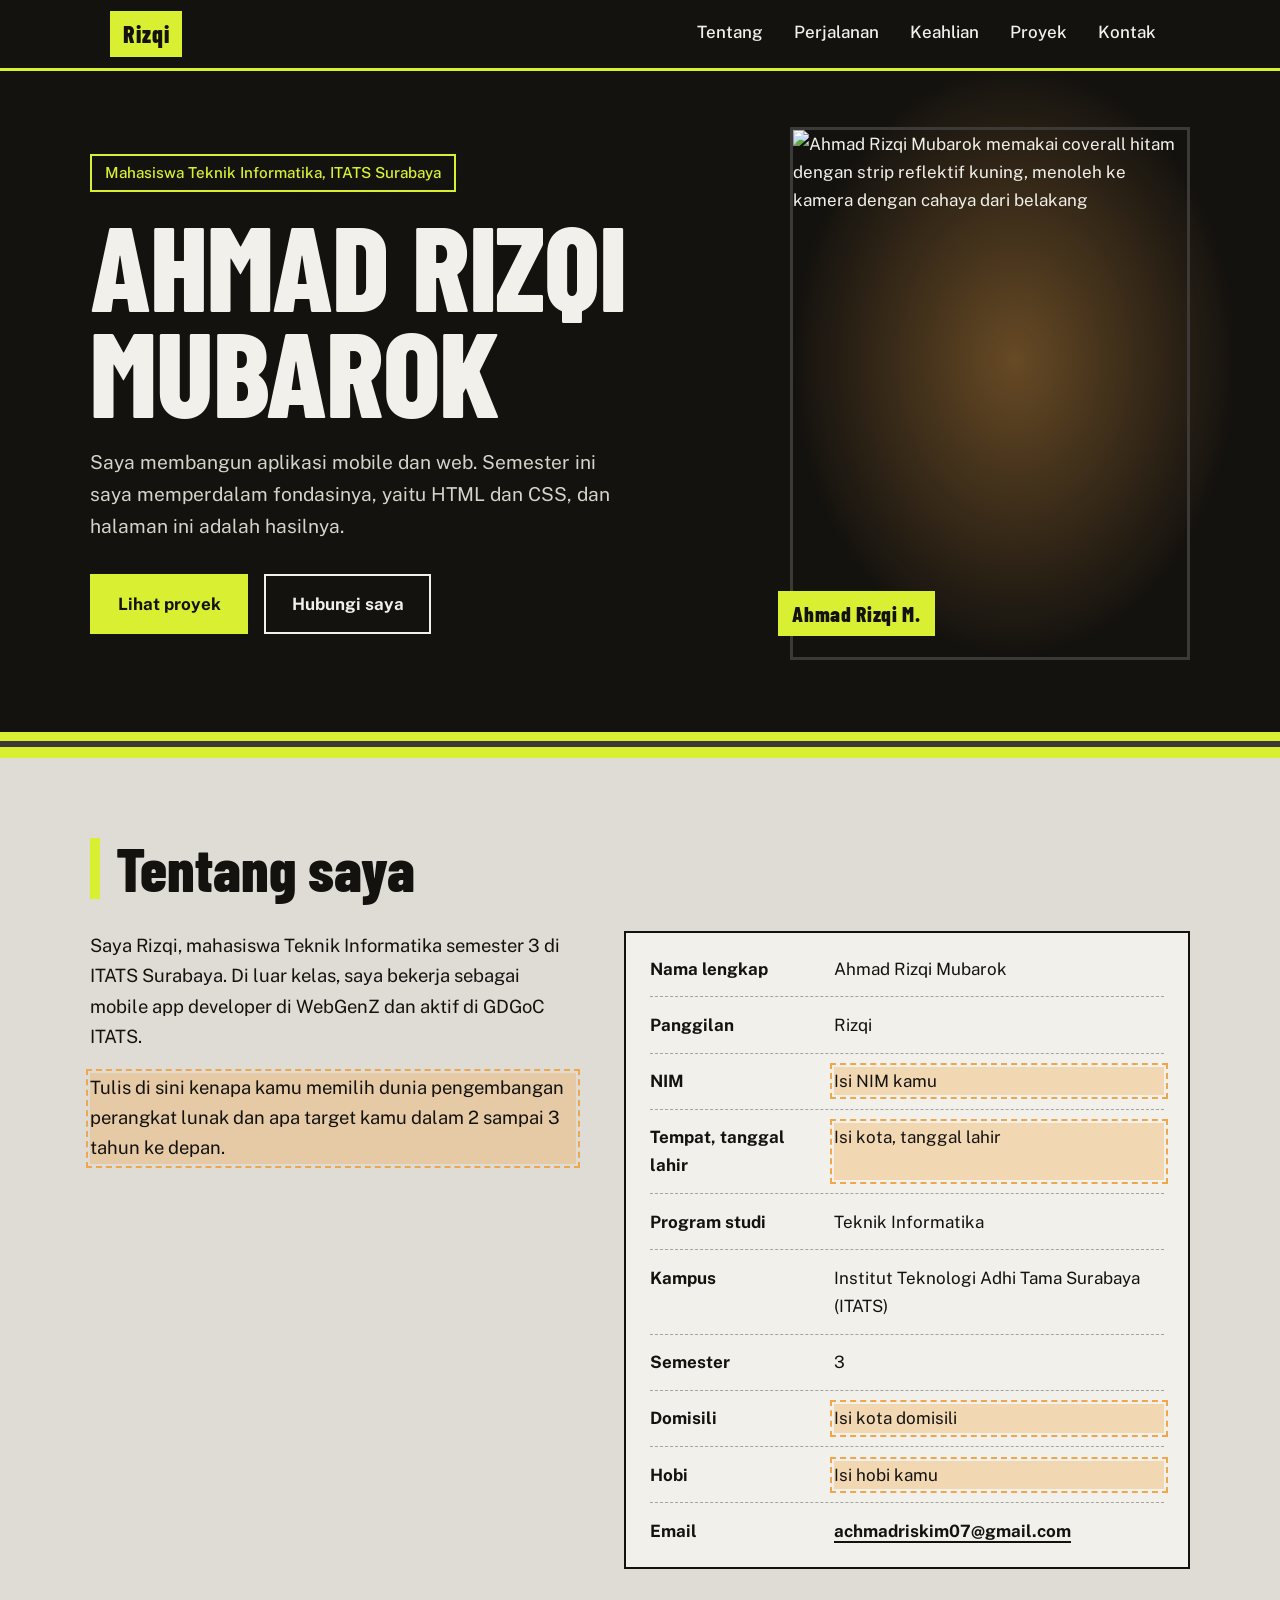
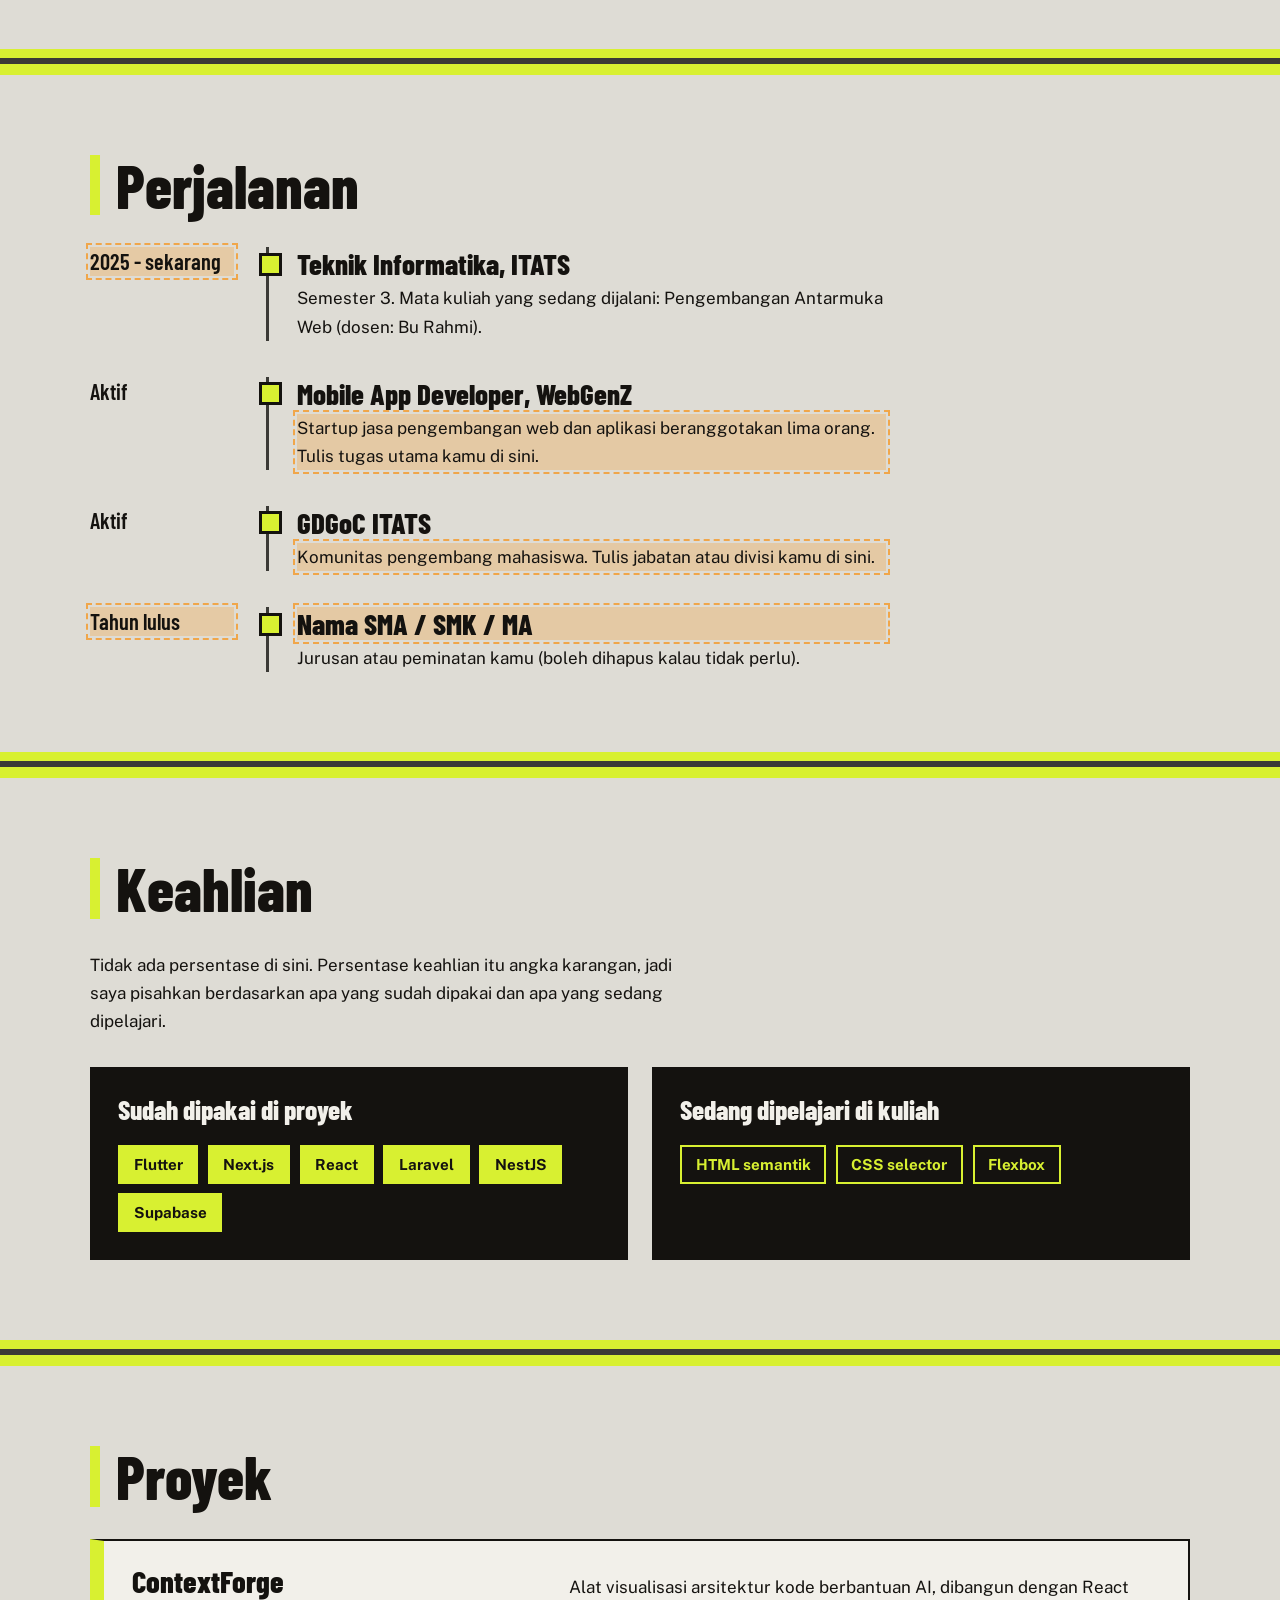
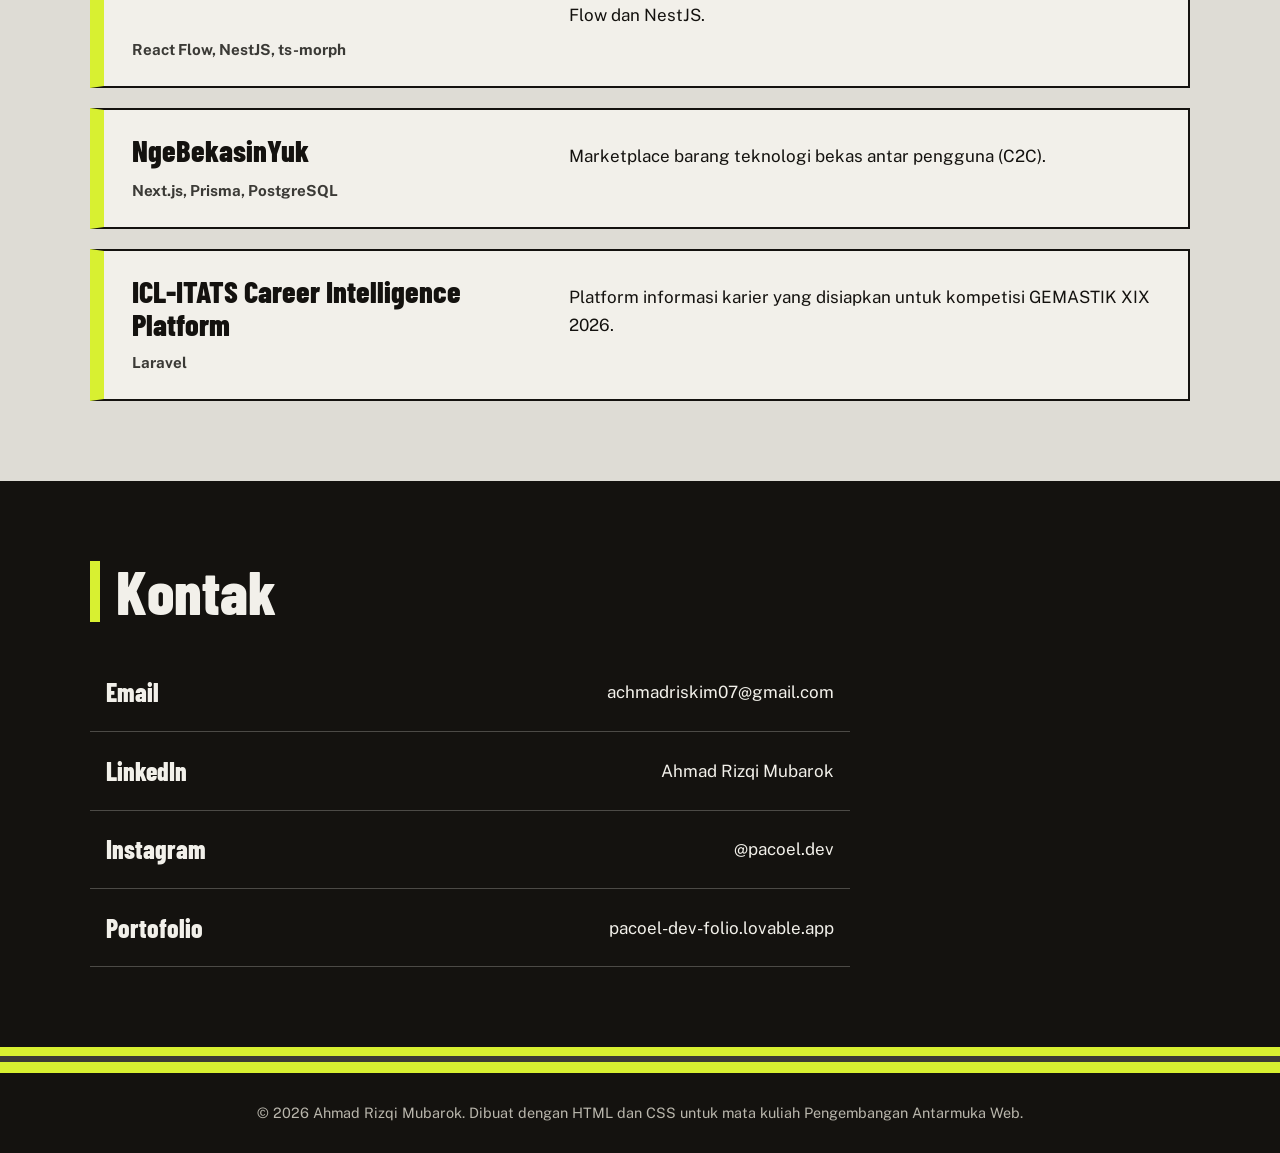
==== Profil/index.html @ 7a3a124a "Refactor code structure for improved readability and maintainability" ====
<!DOCTYPE html>
<html lang="id">
<head>
  <meta charset="UTF-8">
  <meta name="viewport" content="width=device-width, initial-scale=1">
  <meta name="theme-color" content="#14120f">
  <meta name="description" content="Halaman profil Ahmad Rizqi Mubarok, mahasiswa Teknik Informatika ITATS.">
  <title>Ahmad Rizqi Mubarok | Profil</title>

  <!-- Font dari Google Fonts. Kalau offline, browser otomatis pakai font cadangan di style.css -->
  <link rel="preconnect" href="https://fonts.googleapis.com">
  <link rel="preconnect" href="https://fonts.gstatic.com" crossorigin>
  <link href="https://fonts.googleapis.com/css2?family=Barlow+Condensed:wght@600;800&family=Public+Sans:wght@400;500;700&display=swap" rel="stylesheet">

  <link rel="stylesheet" href="style.css">

  <!--
    ============================================================
    CHECKLIST EDIT (cari tanda "EDIT" lewat Ctrl+F)
    ------------------------------------------------------------
    1. NIM, tempat tanggal lahir, domisili, hobi  -> section #tentang
    2. Paragraf motivasi / target karier          -> section #tentang
    3. Tahun masuk kuliah, asal sekolah           -> section #perjalanan
    4. Jabatan kamu di GDGoC ITATS                -> section #perjalanan
    5. Deskripsi tugas di WebGenZ                 -> section #perjalanan
    6. Daftar teknologi: HAPUS yang tidak bisa kamu jelaskan -> #keahlian
    7. Nama + deskripsi proyek                    -> section #proyek
    8. Setelah diisi, HAPUS class "edit" di tiap tempat
       supaya highlight oranye hilang saat demo.
    ============================================================
  -->
</head>

<body>
  <a class="skip-link" href="#konten">Lompat ke konten</a>

  <!-- HEADER: elemen semantik untuk bagian kepala halaman -->
  <header class="site-header">
    <div class="site-header__inner">
      <a class="brand" href="#beranda">Rizqi</a>

      <nav aria-label="Navigasi utama">
        <ul class="nav-list">
          <li><a class="nav-link" href="#tentang">Tentang</a></li>
          <li><a class="nav-link" href="#perjalanan">Perjalanan</a></li>
          <li><a class="nav-link" href="#keahlian">Keahlian</a></li>
          <li><a class="nav-link" href="#proyek">Proyek</a></li>
          <li><a class="nav-link" href="#kontak">Kontak</a></li>
        </ul>
      </nav>
    </div>
  </header>

  <!-- MAIN: isi utama halaman, hanya boleh ada satu per halaman -->
  <main id="konten">

    <!-- ===== HERO ===== -->
    <section class="hero" id="beranda" aria-labelledby="judul-hero">
      <div class="hero__inner">

        <div class="hero__text">
          <p class="hero__role">Mahasiswa Teknik Informatika, ITATS Surabaya</p>
          <h1 class="hero__name" id="judul-hero">Ahmad Rizqi Mubarok</h1>
          <p class="hero__intro">
            Saya membangun aplikasi mobile dan web. Semester ini saya memperdalam
            fondasinya, yaitu HTML dan CSS, dan halaman ini adalah hasilnya.
          </p>
          <div class="hero__actions">
            <a class="btn btn--primary" href="#proyek">Lihat proyek</a>
            <a class="btn btn--ghost" href="#kontak">Hubungi saya</a>
          </div>
        </div>

        <figure class="hero__photo">
          <img
            src="assets\foto-profil.jpeg"
            alt="Ahmad Rizqi Mubarok memakai coverall hitam dengan strip reflektif kuning, menoleh ke kamera dengan cahaya dari belakang"
            width="900" height="1600">
          <figcaption class="hero__caption">Ahmad Rizqi M.</figcaption>
        </figure>

      </div>
    </section>

    <div class="tape tape--intro" aria-hidden="true"></div>

    <!-- ===== TENTANG + DATA DIRI ===== -->
    <section class="section" id="tentang" aria-labelledby="judul-tentang">
      <div class="container">
        <h2 class="section__title" id="judul-tentang">Tentang saya</h2>

        <div class="about">
          <div class="about__text">
            <p>
              Saya Rizqi, mahasiswa Teknik Informatika semester 3 di ITATS Surabaya.
              Di luar kelas, saya bekerja sebagai mobile app developer di WebGenZ dan
              aktif di GDGoC ITATS.
            </p>
            <!-- EDIT: ganti dengan 2-3 kalimat tentang motivasi, minat, dan target karier kamu -->
            <p class="edit">
              Tulis di sini kenapa kamu memilih dunia pengembangan perangkat lunak
              dan apa target kamu dalam 2 sampai 3 tahun ke depan.
            </p>
          </div>

          <!-- dl = description list, cocok untuk pasangan "label : nilai" -->
          <dl class="bio-list">
            <div class="bio-list__row">
              <dt>Nama lengkap</dt>
              <!-- EDIT: samakan ejaan dengan KTM/KTP (Ahmad atau Achmad?) -->
              <dd>Ahmad Rizqi Mubarok</dd>
            </div>
            <div class="bio-list__row">
              <dt>Panggilan</dt>
              <dd>Rizqi</dd>
            </div>
            <div class="bio-list__row">
              <dt>NIM</dt>
              <!-- EDIT -->
              <dd class="edit">Isi NIM kamu</dd>
            </div>
            <div class="bio-list__row">
              <dt>Tempat, tanggal lahir</dt>
              <!-- EDIT -->
              <dd class="edit">Isi kota, tanggal lahir</dd>
            </div>
            <div class="bio-list__row">
              <dt>Program studi</dt>
              <dd>Teknik Informatika</dd>
            </div>
            <div class="bio-list__row">
              <dt>Kampus</dt>
              <dd>Institut Teknologi Adhi Tama Surabaya (ITATS)</dd>
            </div>
            <div class="bio-list__row">
              <dt>Semester</dt>
              <dd>3</dd>
            </div>
            <div class="bio-list__row">
              <dt>Domisili</dt>
              <!-- EDIT -->
              <dd class="edit">Isi kota domisili</dd>
            </div>
            <div class="bio-list__row">
              <dt>Hobi</dt>
              <!-- EDIT -->
              <dd class="edit">Isi hobi kamu</dd>
            </div>
            <div class="bio-list__row">
              <dt>Email</dt>
              <dd><a class="inline-link" href="mailto:achmadriskim07@gmail.com">achmadriskim07@gmail.com</a></dd>
            </div>
          </dl>
        </div>
      </div>
    </section>

    <div class="tape" aria-hidden="true"></div>

    <!-- ===== PERJALANAN (urutan = linimasa, jadi pakai ol) ===== -->
    <section class="section" id="perjalanan" aria-labelledby="judul-perjalanan">
      <div class="container">
        <h2 class="section__title" id="judul-perjalanan">Perjalanan</h2>

        <ol class="timeline">
          <li class="timeline__item">
            <!-- EDIT: tahun masuk kuliah -->
            <p class="timeline__when edit"><time datetime="2025">2025 - sekarang</time></p>
            <div class="timeline__body">
              <h3>Teknik Informatika, ITATS</h3>
              <p>Semester 3. Mata kuliah yang sedang dijalani: Pengembangan Antarmuka Web (dosen: Bu Rahmi).</p>
            </div>
          </li>

          <li class="timeline__item">
            <p class="timeline__when">Aktif</p>
            <div class="timeline__body">
              <h3>Mobile App Developer, WebGenZ</h3>
              <!-- EDIT: ganti dengan tugas nyata kamu -->
              <p class="edit">Startup jasa pengembangan web dan aplikasi beranggotakan lima orang. Tulis tugas utama kamu di sini.</p>
            </div>
          </li>

          <li class="timeline__item">
            <p class="timeline__when">Aktif</p>
            <div class="timeline__body">
              <h3>GDGoC ITATS</h3>
              <!-- EDIT: tulis jabatan/divisi kamu kalau ada -->
              <p class="edit">Komunitas pengembang mahasiswa. Tulis jabatan atau divisi kamu di sini.</p>
            </div>
          </li>

          <li class="timeline__item">
            <!-- EDIT -->
            <p class="timeline__when edit"><time datetime="2025">Tahun lulus</time></p>
            <div class="timeline__body">
              <h3 class="edit">Nama SMA / SMK / MA</h3>
              <p>Jurusan atau peminatan kamu (boleh dihapus kalau tidak perlu).</p>
            </div>
          </li>
        </ol>
      </div>
    </section>

    <div class="tape" aria-hidden="true"></div>

    <!-- ===== KEAHLIAN ===== -->
    <section class="section" id="keahlian" aria-labelledby="judul-keahlian">
      <div class="container">
        <h2 class="section__title" id="judul-keahlian">Keahlian</h2>
        <p class="section__lead">
          Tidak ada persentase di sini. Persentase keahlian itu angka karangan,
          jadi saya pisahkan berdasarkan apa yang sudah dipakai dan apa yang sedang dipelajari.
        </p>

        <div class="skill-groups">
          <!-- EDIT: hapus teknologi yang tidak bisa kamu jelaskan di depan dosen -->
          <section class="skill-group" aria-labelledby="judul-dipakai">
            <h3 id="judul-dipakai">Sudah dipakai di proyek</h3>
            <ul class="tags">
              <li class="tag">Flutter</li>
              <li class="tag">Next.js</li>
              <li class="tag">React</li>
              <li class="tag">Laravel</li>
              <li class="tag">NestJS</li>
              <li class="tag">Supabase</li>
            </ul>
          </section>

          <section class="skill-group" aria-labelledby="judul-belajar">
            <h3 id="judul-belajar">Sedang dipelajari di kuliah</h3>
            <ul class="tags">
              <li class="tag tag--outline">HTML semantik</li>
              <li class="tag tag--outline">CSS selector</li>
              <li class="tag tag--outline">Flexbox</li>
            </ul>
          </section>
        </div>
      </div>
    </section>

    <div class="tape" aria-hidden="true"></div>

    <!-- ===== PROYEK ===== -->
    <section class="section" id="proyek" aria-labelledby="judul-proyek">
      <div class="container">
        <h2 class="section__title" id="judul-proyek">Proyek</h2>

        <!-- EDIT: ganti / tambah proyek. Satu <li> = satu proyek -->
        <ul class="project-list">
          <li>
            <article class="project">
              <h3 class="project__name">ContextForge</h3>
              <p class="project__desc">Alat visualisasi arsitektur kode berbantuan AI, dibangun dengan React Flow dan NestJS.</p>
              <p class="project__stack">React Flow, NestJS, ts-morph</p>
            </article>
          </li>
          <li>
            <article class="project">
              <h3 class="project__name">NgeBekasinYuk</h3>
              <p class="project__desc">Marketplace barang teknologi bekas antar pengguna (C2C).</p>
              <p class="project__stack">Next.js, Prisma, PostgreSQL</p>
            </article>
          </li>
          <li>
            <article class="project">
              <h3 class="project__name">ICL-ITATS Career Intelligence Platform</h3>
              <p class="project__desc">Platform informasi karier yang disiapkan untuk kompetisi GEMASTIK XIX 2026.</p>
              <p class="project__stack">Laravel</p>
            </article>
          </li>
        </ul>
      </div>
    </section>

    <!-- ===== KONTAK ===== -->
    <section class="section section--dark" id="kontak" aria-labelledby="judul-kontak">
      <div class="container">
        <h2 class="section__title section__title--light" id="judul-kontak">Kontak</h2>

        <ul class="contact-list">
          <li>
            <a class="contact-link" href="mailto:achmadriskim07@gmail.com">
              <span class="contact-link__label">Email</span>
              <span class="contact-link__value">achmadriskim07@gmail.com</span>
            </a>
          </li>
          <li>
            <a class="contact-link" href="https://linkedin.com/in/ahmad-rizqi-mubarok-4b4598376" target="_blank" rel="noopener noreferrer">
              <span class="contact-link__label">LinkedIn</span>
              <span class="contact-link__value">Ahmad Rizqi Mubarok</span>
            </a>
          </li>
          <li>
            <a class="contact-link" href="https://instagram.com/pacoel.dev" target="_blank" rel="noopener noreferrer">
              <span class="contact-link__label">Instagram</span>
              <span class="contact-link__value">@pacoel.dev</span>
            </a>
          </li>
          <li>
            <a class="contact-link" href="https://pacoel-dev-folio.lovable.app" target="_blank" rel="noopener noreferrer">
              <span class="contact-link__label">Portofolio</span>
              <span class="contact-link__value">pacoel-dev-folio.lovable.app</span>
            </a>
          </li>
        </ul>
      </div>
    </section>

  </main>

  <div class="tape" aria-hidden="true"></div>

  <!-- FOOTER: elemen semantik untuk bagian penutup -->
  <footer class="site-footer">
    <p>&copy; 2026 Ahmad Rizqi Mubarok. Dibuat dengan HTML dan CSS untuk mata kuliah Pengembangan Antarmuka Web.</p>
  </footer>
</body>
</html>
---- Profil/style.css ----
/* ==========================================================
   style.css | Halaman profil Ahmad Rizqi Mubarok
   Mata kuliah: Pengembangan Antarmuka Web

   KONSEP DESAIN
   Terinspirasi dari foto profil: coverall hitam dengan strip
   reflektif kuning-hijau. Jadi warna halaman = hitam pekerja,
   abu beton, dan kuning reflektif sebagai penanda.

   TIGA JENIS SELECTOR YANG DIPAKAI (materi minggu ini):
   1. Selector elemen   -> body, h1, a        (menarget TAG)
   2. Selector class    -> .hero, .btn        (menarget atribut class)
   3. Selector turunan / kombinasi
                        -> .hero__text > p, .nav-link:hover
   Tata letak memakai FLEXBOX (display: flex) di semua bagian.

   DAFTAR ISI
   1. Variabel warna & ukuran
   2. Reset dasar
   3. Komponen umum (tape, tombol, judul section)
   4. Header
   5. Hero (+ animasi pembuka)
   6. Tentang & data diri
   7. Perjalanan
   8. Keahlian
   9. Proyek
   10. Kontak & footer
   11. Responsif & aksesibilitas
   ========================================================== */


/* ---------- 1. VARIABEL ---------- */
/* :root = elemen paling atas (html). Variabel dipakai dengan var(--nama) */
:root {
  --black:   #14120f;   /* hitam coverall */
  --steel:   #3b3a36;   /* abu baja */
  --concrete:#dedcd5;   /* abu beton (latar halaman) */
  --paper:   #f2f0ea;   /* putih kertas */
  --hivis:   #d8f031;   /* kuning reflektif (warna aksen utama) */
  --amber:   #f0a64a;   /* cahaya oranye di foto */

  --font-display: "Barlow Condensed", "Arial Narrow", Impact, sans-serif;
  --font-body:    "Public Sans", system-ui, -apple-system, "Segoe UI", Arial, sans-serif;

  --page-width: 1100px;
  --header-h: 4.25rem;
}


/* ---------- 2. RESET DASAR ---------- */
* {
  box-sizing: border-box;   /* padding & border ikut dihitung di lebar elemen */
}

html {
  scroll-behavior: smooth;
}

body {
  margin: 0;
  background: var(--concrete);
  color: var(--black);
  font-family: var(--font-body);
  font-size: 1.0625rem;
  line-height: 1.65;
}

h1, h2, h3, p, ul, ol, dl, dd, figure {
  margin: 0;
}

ul, ol {
  padding: 0;
  list-style: none;
}

img {
  display: block;
  max-width: 100%;
  height: auto;
}

a {
  color: inherit;
}

/* Fokus keyboard yang jelas (aksesibilitas) */
a:focus-visible {
  outline: 3px solid var(--amber);
  outline-offset: 3px;
}

.skip-link {
  position: absolute;
  left: 1rem;
  top: -4rem;
  z-index: 100;
  padding: 0.6rem 1rem;
  background: var(--hivis);
  color: var(--black);
  font-weight: 700;
}

.skip-link:focus {
  top: 0.75rem;
}


/* ---------- 3. KOMPONEN UMUM ---------- */

/* Pembungkus agar isi tidak terlalu lebar di layar besar */
.container {
  width: 100%;
  max-width: var(--page-width);
  margin: 0 auto;
}

/* "Tape": pita reflektif seperti strip di lengan coverall */
.tape {
  height: 26px;
  background: linear-gradient(
    to bottom,
    var(--hivis) 0 9px,
    var(--steel) 9px 15px,
    var(--hivis) 15px 26px
  );
}

.section {
  padding: 5rem 1.25rem;
  scroll-margin-top: var(--header-h);
}

.section--dark {
  background: var(--black);
  color: var(--paper);
}

.section__title {
  margin-bottom: 2rem;
  padding-left: 1rem;
  border-left: 10px solid var(--hivis);
  font-family: var(--font-display);
  font-weight: 800;
  font-size: clamp(2.4rem, 6vw, 3.8rem);
  line-height: 1;
}

.section__lead {
  max-width: 62ch;
  margin-bottom: 2rem;
}

/* Tombol */
.btn {
  display: inline-block;
  padding: 0.85rem 1.6rem;
  border: 2px solid transparent;
  font-weight: 700;
  text-decoration: none;
  transition: background-color 0.2s, color 0.2s, transform 0.2s;
}

.btn--primary {
  background: var(--hivis);
  color: var(--black);
}

.btn--primary:hover {
  background: var(--paper);
  transform: translateY(-3px);
}

.btn--ghost {
  border-color: var(--paper);
  color: var(--paper);
}

.btn--ghost:hover {
  background: var(--paper);
  color: var(--black);
  transform: translateY(-3px);
}

.inline-link {
  font-weight: 700;
  text-decoration-thickness: 2px;
  text-underline-offset: 4px;
}

.inline-link:hover {
  background: var(--hivis);
}

/* Penanda bagian yang HARUS kamu edit sendiri.
   Hapus class "edit" di HTML kalau sudah diisi. */
.edit {
  background: rgba(240, 166, 74, 0.35);
  outline: 2px dashed var(--amber);
  outline-offset: 2px;
}


/* ---------- 4. HEADER ---------- */
.site-header {
  position: sticky;
  top: 0;
  z-index: 50;
  background: var(--black);
  color: var(--paper);
  border-bottom: 3px solid var(--hivis);
}

.site-header__inner {
  display: flex;
  align-items: center;
  justify-content: space-between;
  gap: 1.5rem;
  max-width: var(--page-width);
  min-height: var(--header-h);
  margin: 0 auto;
  padding: 0 1.25rem;
}

/* Brand dibuat seperti label nama di dada coverall */
.brand {
  padding: 0.2rem 0.8rem;
  background: var(--hivis);
  color: var(--black);
  font-family: var(--font-display);
  font-weight: 800;
  font-size: 1.5rem;
  letter-spacing: 0.04em;
  text-decoration: none;
}

.nav-list {
  display: flex;
  gap: 0.25rem;
}

.nav-link {
  display: block;
  padding: 0.5rem 0.85rem;
  text-decoration: none;
  font-weight: 500;
  border-bottom: 3px solid transparent;
  transition: border-color 0.2s, color 0.2s;
}

.nav-link:hover {
  color: var(--hivis);
  border-bottom-color: var(--hivis);
}


/* ---------- 5. HERO ---------- */
.hero {
  background: var(--black);
  color: var(--paper);
  padding: 3.5rem 1.25rem 4.5rem;
  scroll-margin-top: var(--header-h);
  overflow: hidden;   /* cahaya di belakang foto tidak boleh bikin scroll samping */
}

.hero__inner {
  display: flex;
  flex-wrap: wrap;          /* kalau layar sempit, foto turun ke bawah */
  align-items: center;
  gap: 3rem;
  max-width: var(--page-width);
  margin: 0 auto;
}

.hero__text {
  flex: 1 1 420px;
}

.hero__role {
  display: inline-block;
  margin-bottom: 1.25rem;
  padding: 0.3rem 0.8rem;
  border: 2px solid var(--hivis);
  color: var(--hivis);
  font-weight: 500;
  font-size: 0.95rem;
}

.hero__name {
  margin-bottom: 1.5rem;
  font-family: var(--font-display);
  font-weight: 800;
  font-size: clamp(3.6rem, 11vw, 7.5rem);
  line-height: 0.88;
  text-transform: uppercase;
  letter-spacing: -0.01em;
}

.hero__intro {
  max-width: 46ch;
  margin-bottom: 2rem;
  font-size: 1.2rem;
  color: #d6d3ca;
}

.hero__actions {
  display: flex;
  flex-wrap: wrap;
  gap: 1rem;
}

/* Foto */
.hero__photo {
  position: relative;
  flex: 0 1 400px;
  max-width: 100%;
}

/* Cahaya oranye di belakang foto, senada dengan rim light di foto */
.hero__photo::before {
  content: "";
  position: absolute;
  inset: -12%;
  background: radial-gradient(closest-side at 55% 45%, rgba(240, 166, 74, 0.38), transparent);
}

.hero__photo img {
  position: relative;
  width: 100%;
  aspect-ratio: 3 / 4;
  object-fit: cover;
  object-position: 50% 25%;   /* geser angka ke-2 kalau wajah kurang pas */
  border: 3px solid var(--steel);
}

/* Label nama di pojok foto, seperti name tag */
.hero__caption {
  position: absolute;
  left: -0.75rem;
  bottom: 1.5rem;
  padding: 0.3rem 0.9rem;
  background: var(--hivis);
  color: var(--black);
  font-family: var(--font-display);
  font-weight: 800;
  font-size: 1.35rem;
  letter-spacing: 0.03em;
}

/* --- Animasi pembuka: satu rangkaian saat halaman dibuka --- */
@keyframes tape-draw {
  from { transform: scaleX(0); }
  to   { transform: scaleX(1); }
}

@keyframes photo-reveal {
  from { clip-path: inset(100% 0 0 0); }
  to   { clip-path: inset(0 0 0 0); }
}

@keyframes rise {
  from { opacity: 0; transform: translateY(24px); }
  to   { opacity: 1; transform: translateY(0); }
}

.tape--intro {
  transform-origin: left center;
  animation: tape-draw 0.9s cubic-bezier(0.7, 0, 0.2, 1) both;
}

.hero__photo img {
  animation: photo-reveal 1s cubic-bezier(0.7, 0, 0.2, 1) 0.5s both;
}

.hero__caption {
  animation: rise 0.6s ease-out 1.3s both;
}

.hero__text > * {
  animation: rise 0.7s ease-out both;
}

.hero__text > :nth-child(1) { animation-delay: 0.2s; }
.hero__text > :nth-child(2) { animation-delay: 0.35s; }
.hero__text > :nth-child(3) { animation-delay: 0.5s; }
.hero__text > :nth-child(4) { animation-delay: 0.65s; }


/* ---------- 6. TENTANG & DATA DIRI ---------- */
.about {
  display: flex;
  flex-wrap: wrap;
  gap: 3rem;
}

.about__text {
  display: flex;
  flex-direction: column;
  gap: 1.25rem;
  flex: 1 1 320px;
  max-width: 60ch;
  font-size: 1.15rem;
}

.bio-list {
  flex: 1 1 400px;
  background: var(--paper);
  border: 2px solid var(--black);
  padding: 0.5rem 1.5rem;
}

.bio-list__row {
  display: flex;
  flex-wrap: wrap;
  gap: 0.25rem 1.5rem;
  padding: 0.85rem 0;
  border-bottom: 1px dashed rgba(20, 18, 15, 0.35);
}

.bio-list__row:last-child {
  border-bottom: none;
}

.bio-list dt {
  flex: 0 0 10rem;
  font-weight: 700;
}

.bio-list dd {
  flex: 1 1 12rem;
  overflow-wrap: anywhere;
}


/* ---------- 7. PERJALANAN ---------- */
.timeline {
  display: flex;
  flex-direction: column;
}

.timeline__item {
  display: flex;
  flex-wrap: wrap;
  gap: 0.5rem 2rem;
  padding: 0 0 2.25rem;
}

.timeline__item:last-child {
  padding-bottom: 0;
}

.timeline__when {
  flex: 0 0 9rem;
  align-self: flex-start;
  font-family: var(--font-display);
  font-weight: 600;
  font-size: 1.4rem;
  line-height: 1.3;
}

.timeline__body {
  position: relative;
  flex: 1 1 280px;
  max-width: 62ch;
  padding-left: 1.75rem;
  border-left: 3px solid var(--steel);
}

/* Kotak penanda di garis linimasa */
.timeline__body::before {
  content: "";
  position: absolute;
  left: -10px;
  top: 0.35rem;
  width: 17px;
  height: 17px;
  background: var(--hivis);
  border: 3px solid var(--black);
}

.timeline__body h3 {
  margin-bottom: 0.25rem;
  font-family: var(--font-display);
  font-weight: 800;
  font-size: 1.8rem;
  line-height: 1.15;
}


/* ---------- 8. KEAHLIAN ---------- */
.skill-groups {
  display: flex;
  flex-wrap: wrap;
  gap: 1.5rem;
}

.skill-group {
  flex: 1 1 320px;
  padding: 1.75rem;
  background: var(--black);
  color: var(--paper);
}

.skill-group h3 {
  margin-bottom: 1.25rem;
  font-family: var(--font-display);
  font-weight: 800;
  font-size: 1.7rem;
  line-height: 1.1;
}

.tags {
  display: flex;
  flex-wrap: wrap;
  gap: 0.6rem;
}

/* Tag solid = sudah dipakai. Tag outline = masih dipelajari. */
.tag {
  padding: 0.3rem 0.85rem;
  border: 2px solid var(--hivis);
  background: var(--hivis);
  color: var(--black);
  font-weight: 700;
  font-size: 0.95rem;
}

.tag--outline {
  background: transparent;
  color: var(--hivis);
}


/* ---------- 9. PROYEK ---------- */
.project-list {
  display: flex;
  flex-direction: column;
  gap: 1.25rem;
}

.project {
  display: flex;
  flex-wrap: wrap;
  align-items: baseline;
  gap: 0.5rem 2rem;
  padding: 1.5rem 1.75rem;
  background: var(--paper);
  border: 2px solid var(--black);
  border-left: 14px solid var(--hivis);
}

.project__name {
  flex: 1 1 260px;
  font-family: var(--font-display);
  font-weight: 800;
  font-size: 1.9rem;
  line-height: 1.1;
}

.project__desc {
  flex: 2 1 300px;
}

.project__stack {
  flex: 1 1 100%;
  font-weight: 700;
  font-size: 0.95rem;
  color: var(--steel);
}


/* ---------- 10. KONTAK & FOOTER ---------- */
.section__title--light {
  color: var(--paper);
}

.contact-list {
  display: flex;
  flex-direction: column;
  max-width: 760px;
}

.contact-link {
  display: flex;
  flex-wrap: wrap;
  justify-content: space-between;
  gap: 0.25rem 1.5rem;
  padding: 1.1rem 1rem;
  border-bottom: 1px solid rgba(242, 240, 234, 0.25);
  text-decoration: none;
  transition: background-color 0.2s, color 0.2s, padding-left 0.2s;
}

.contact-link:hover {
  padding-left: 1.75rem;
  background: var(--hivis);
  color: var(--black);
}

.contact-link__label {
  font-family: var(--font-display);
  font-weight: 800;
  font-size: 1.6rem;
}

.contact-link__value {
  align-self: center;
  overflow-wrap: anywhere;
}

.site-footer {
  padding: 1.75rem 1.25rem;
  background: var(--black);
  color: #b9b6ac;
  font-size: 0.9rem;
  text-align: center;
}


/* ---------- 11. RESPONSIF & AKSESIBILITAS ---------- */

/* Layar kecil (HP) */
@media (max-width: 640px) {
  .site-header__inner {
    flex-direction: column;
    align-items: flex-start;
    gap: 0.25rem;
    padding-top: 0.6rem;
  }

  /* menu digeser ke samping kalau tidak muat */
  .site-header nav {
    width: 100%;
    overflow-x: auto;
  }

  .nav-list {
    flex-wrap: nowrap;
  }

  .nav-link {
    white-space: nowrap;
  }

  :root {
    --header-h: 6.5rem;
  }

  .section {
    padding: 3.5rem 1.25rem;
  }

  .hero__inner {
    gap: 2.5rem;
  }

  .hero__caption {
    left: 0.75rem;
  }

  .bio-list dt {
    flex-basis: 100%;
  }

  .timeline__when {
    flex-basis: 100%;
  }
}

/* Hormati pengguna yang mematikan animasi di perangkatnya */
@media (prefers-reduced-motion: reduce) {
  html {
    scroll-behavior: auto;
  }

  *, *::before, *::after {
    animation: none !important;
    transition: none !important;
  }
}
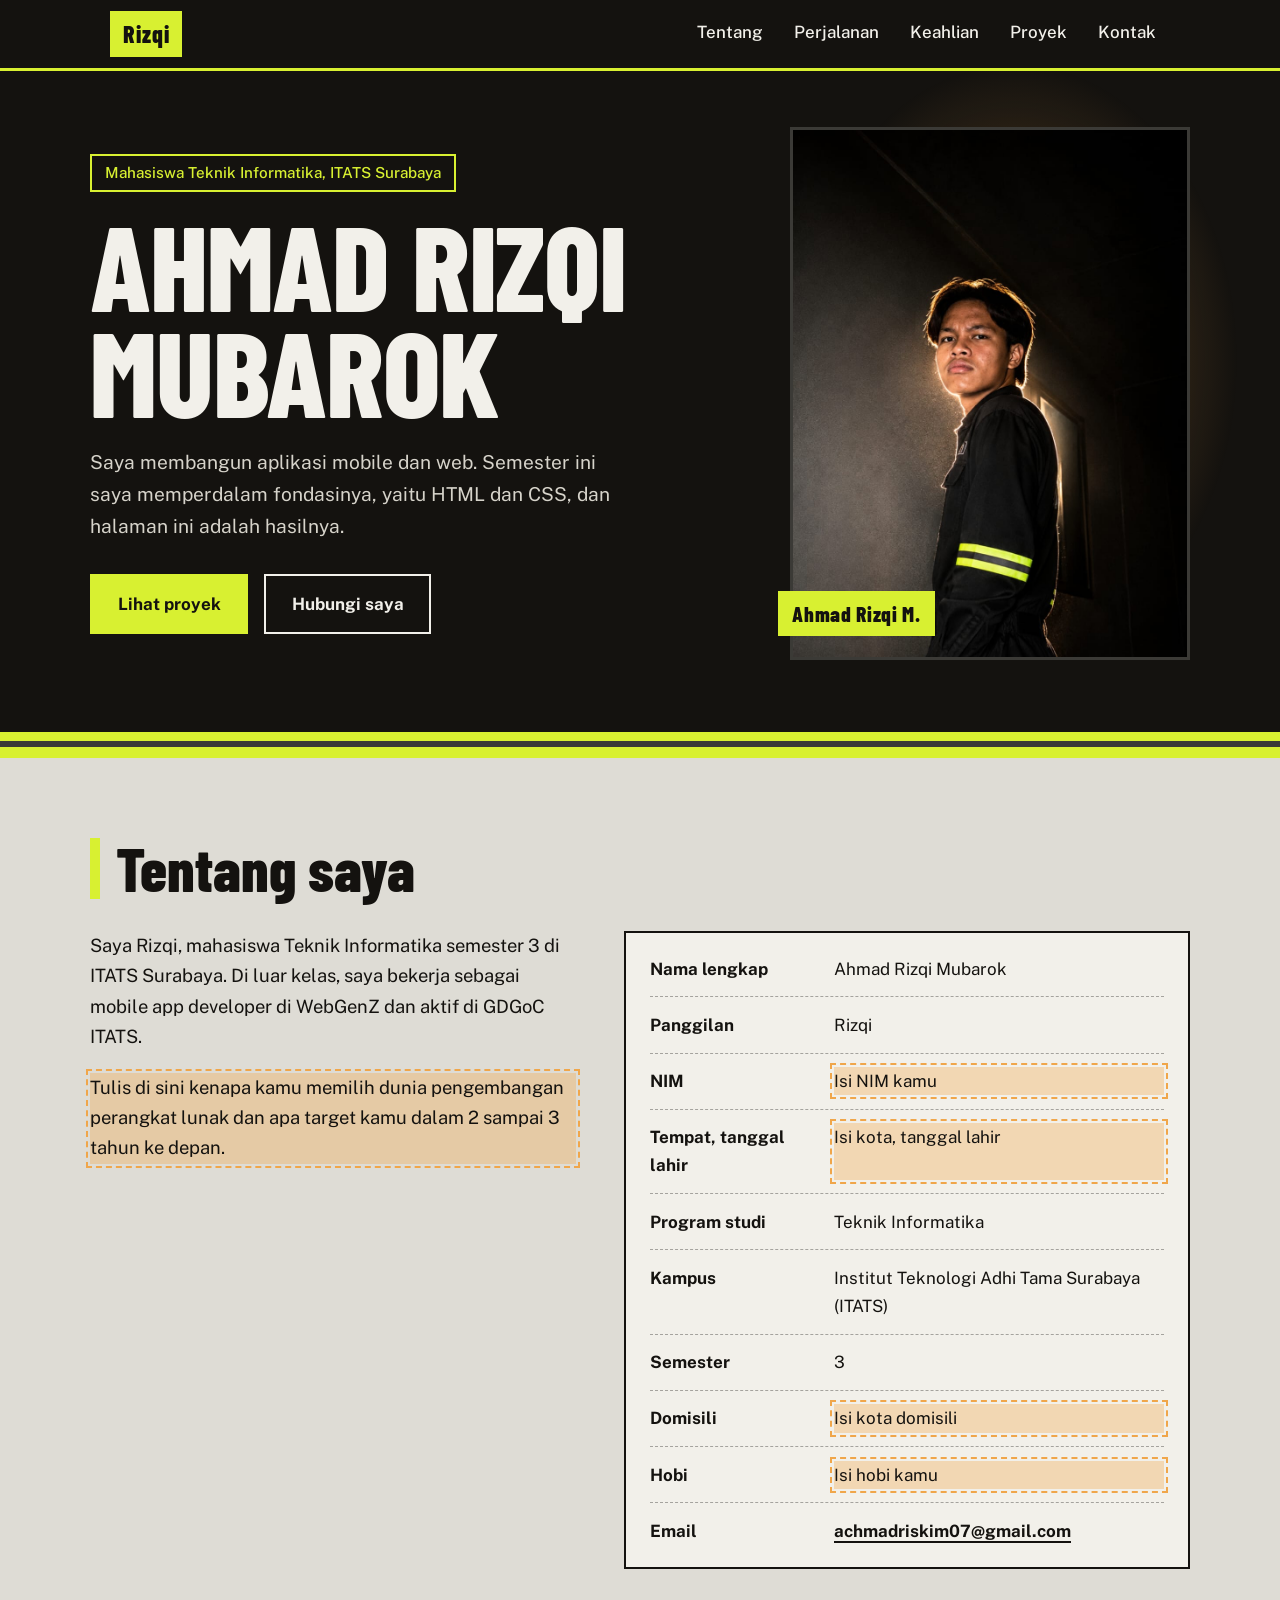
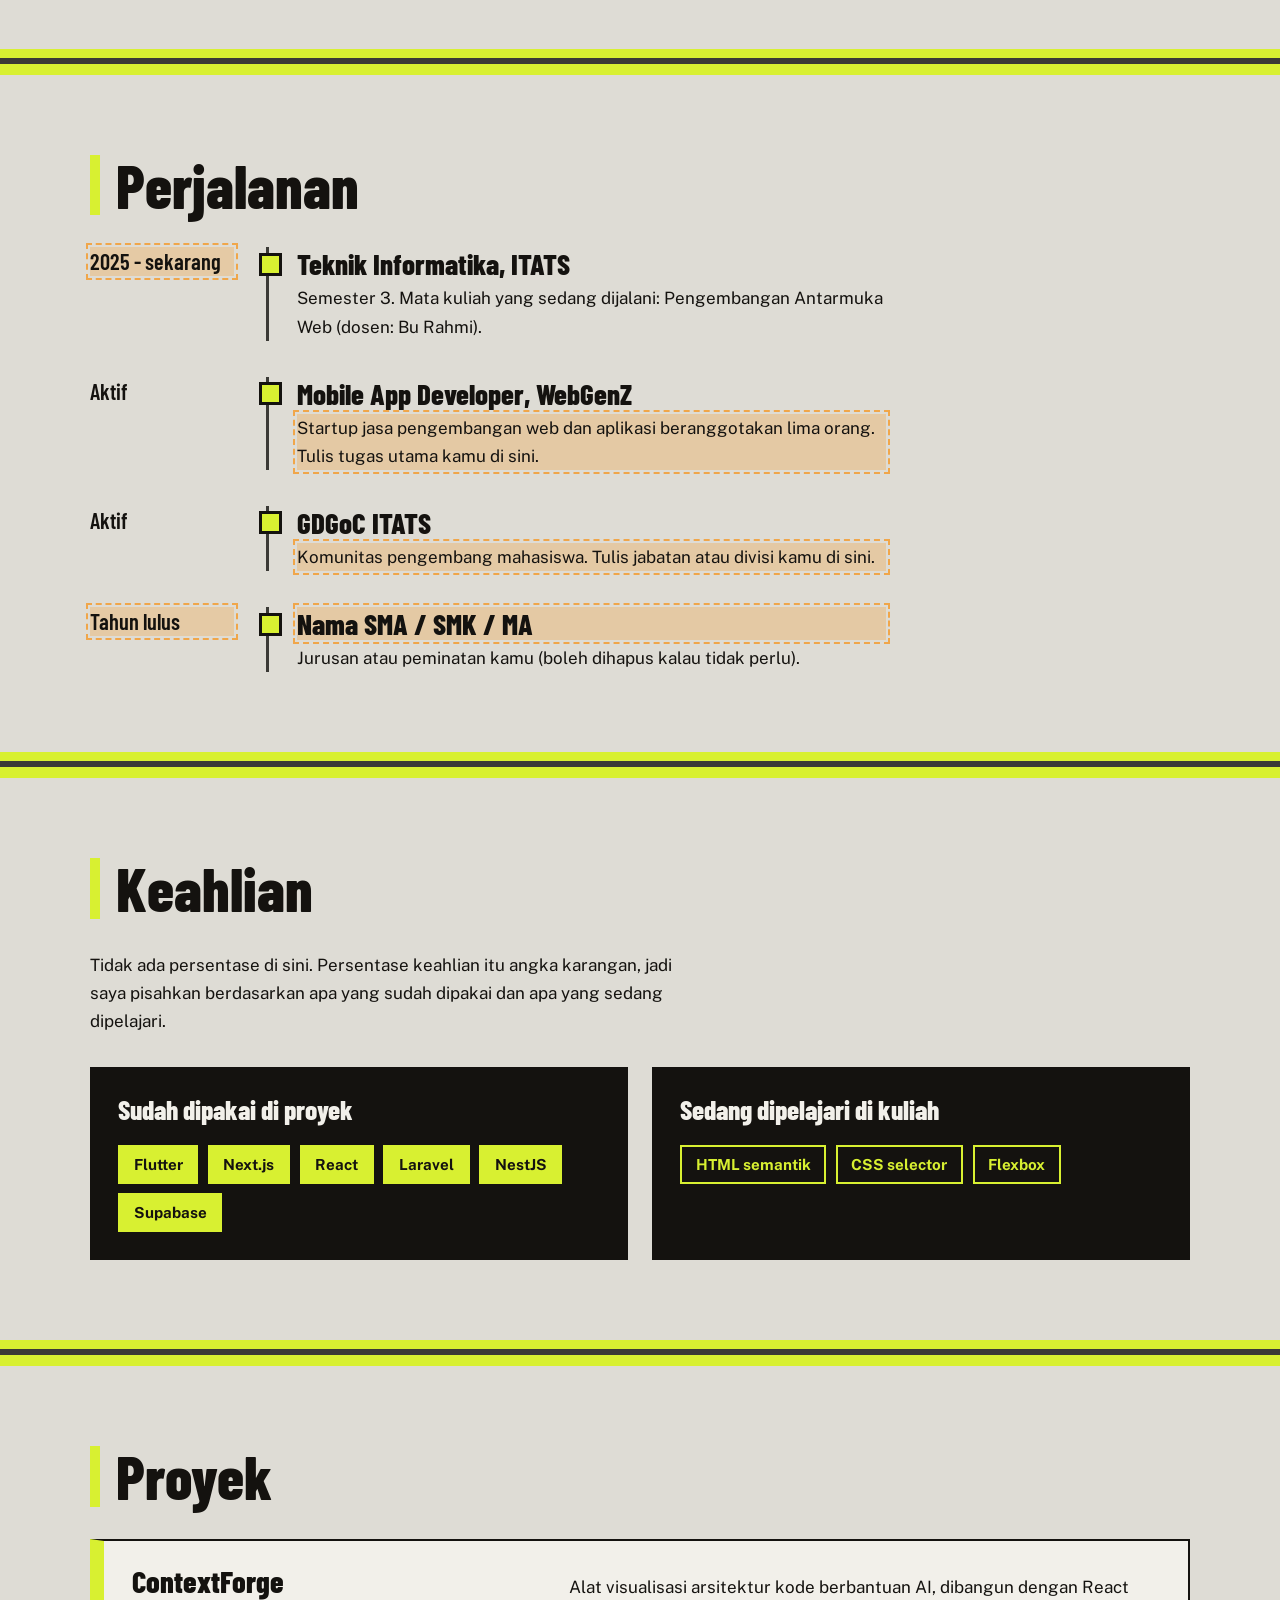
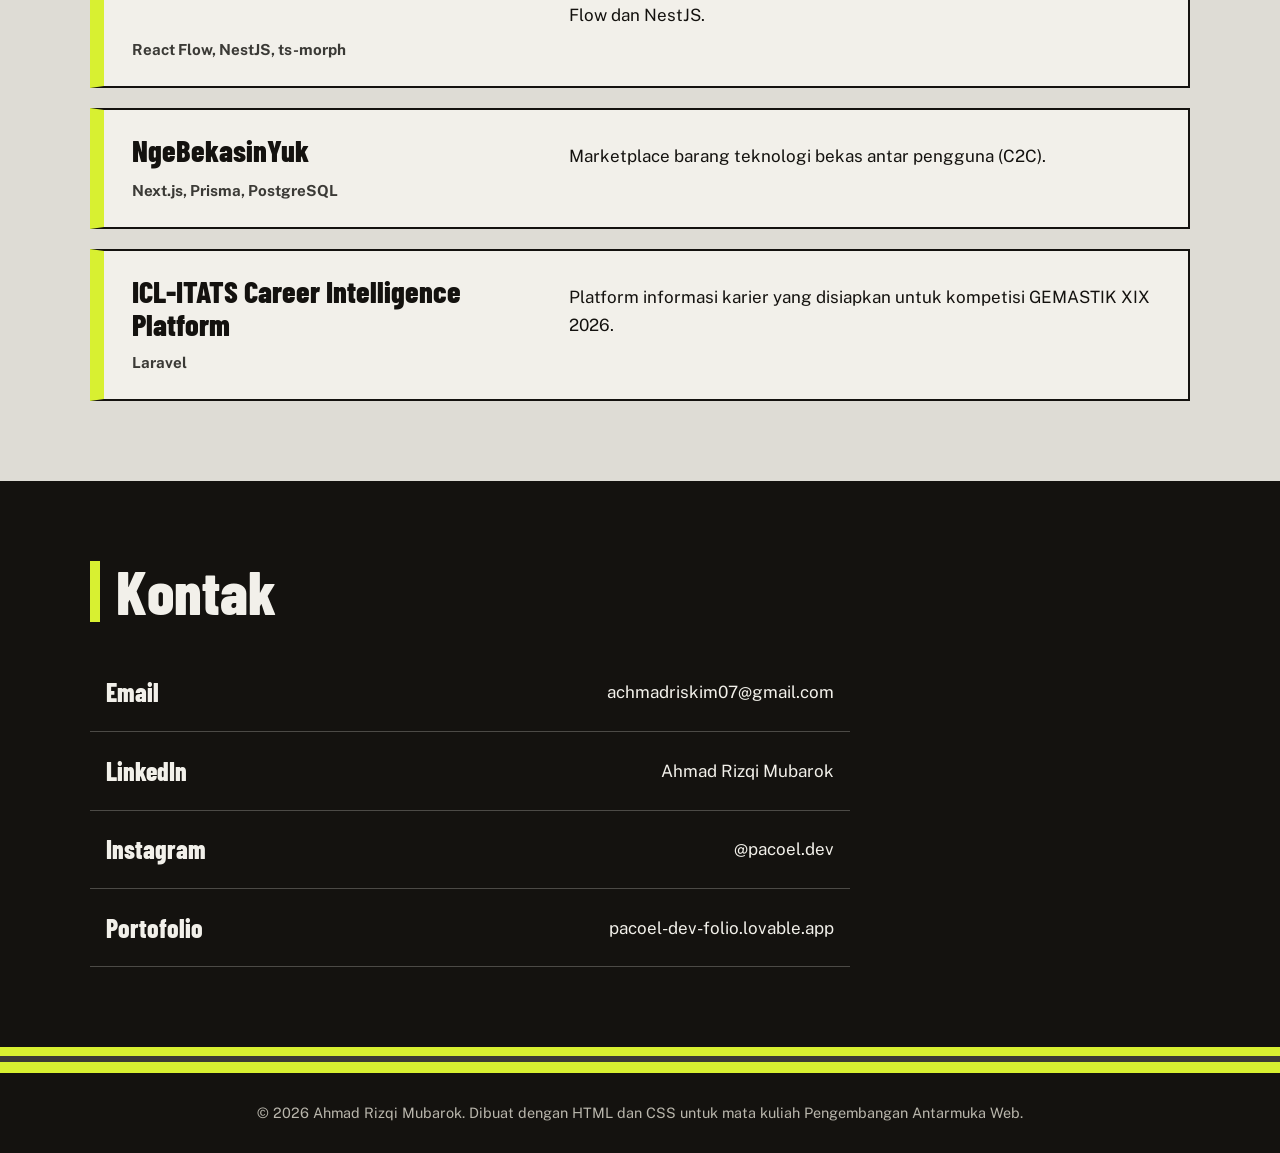
==== commit 3db2831e: "Refactor code structure for improved readability and maintainability" ====
--- a/Profil/index.html
+++ b/Profil/index.html
@@ -73,7 +73,7 @@
 
         <figure class="hero__photo">
           <img
-            src="assets\foto-profil.jpeg"
+            src="assets/foto-profil.jpeg"
             alt="Ahmad Rizqi Mubarok memakai coverall hitam dengan strip reflektif kuning, menoleh ke kamera dengan cahaya dari belakang"
             width="900" height="1600">
           <figcaption class="hero__caption">Ahmad Rizqi M.</figcaption>
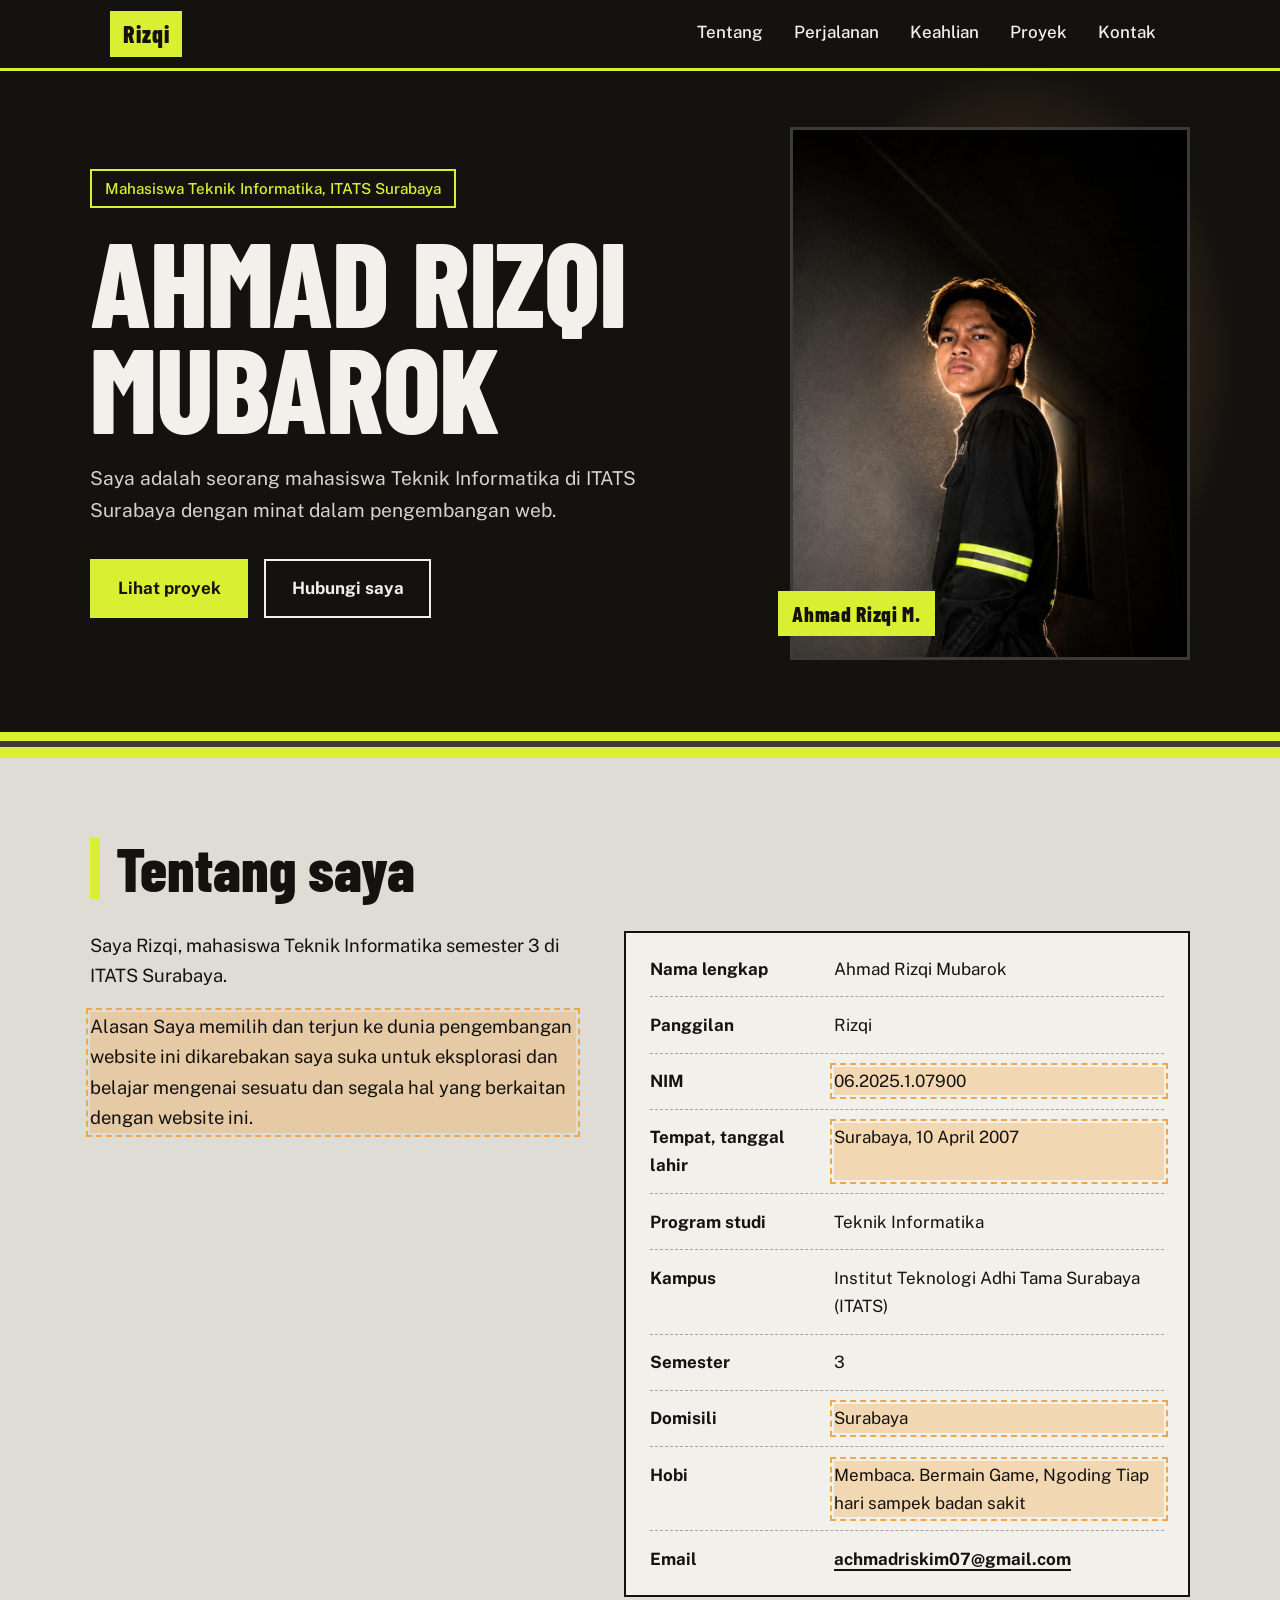
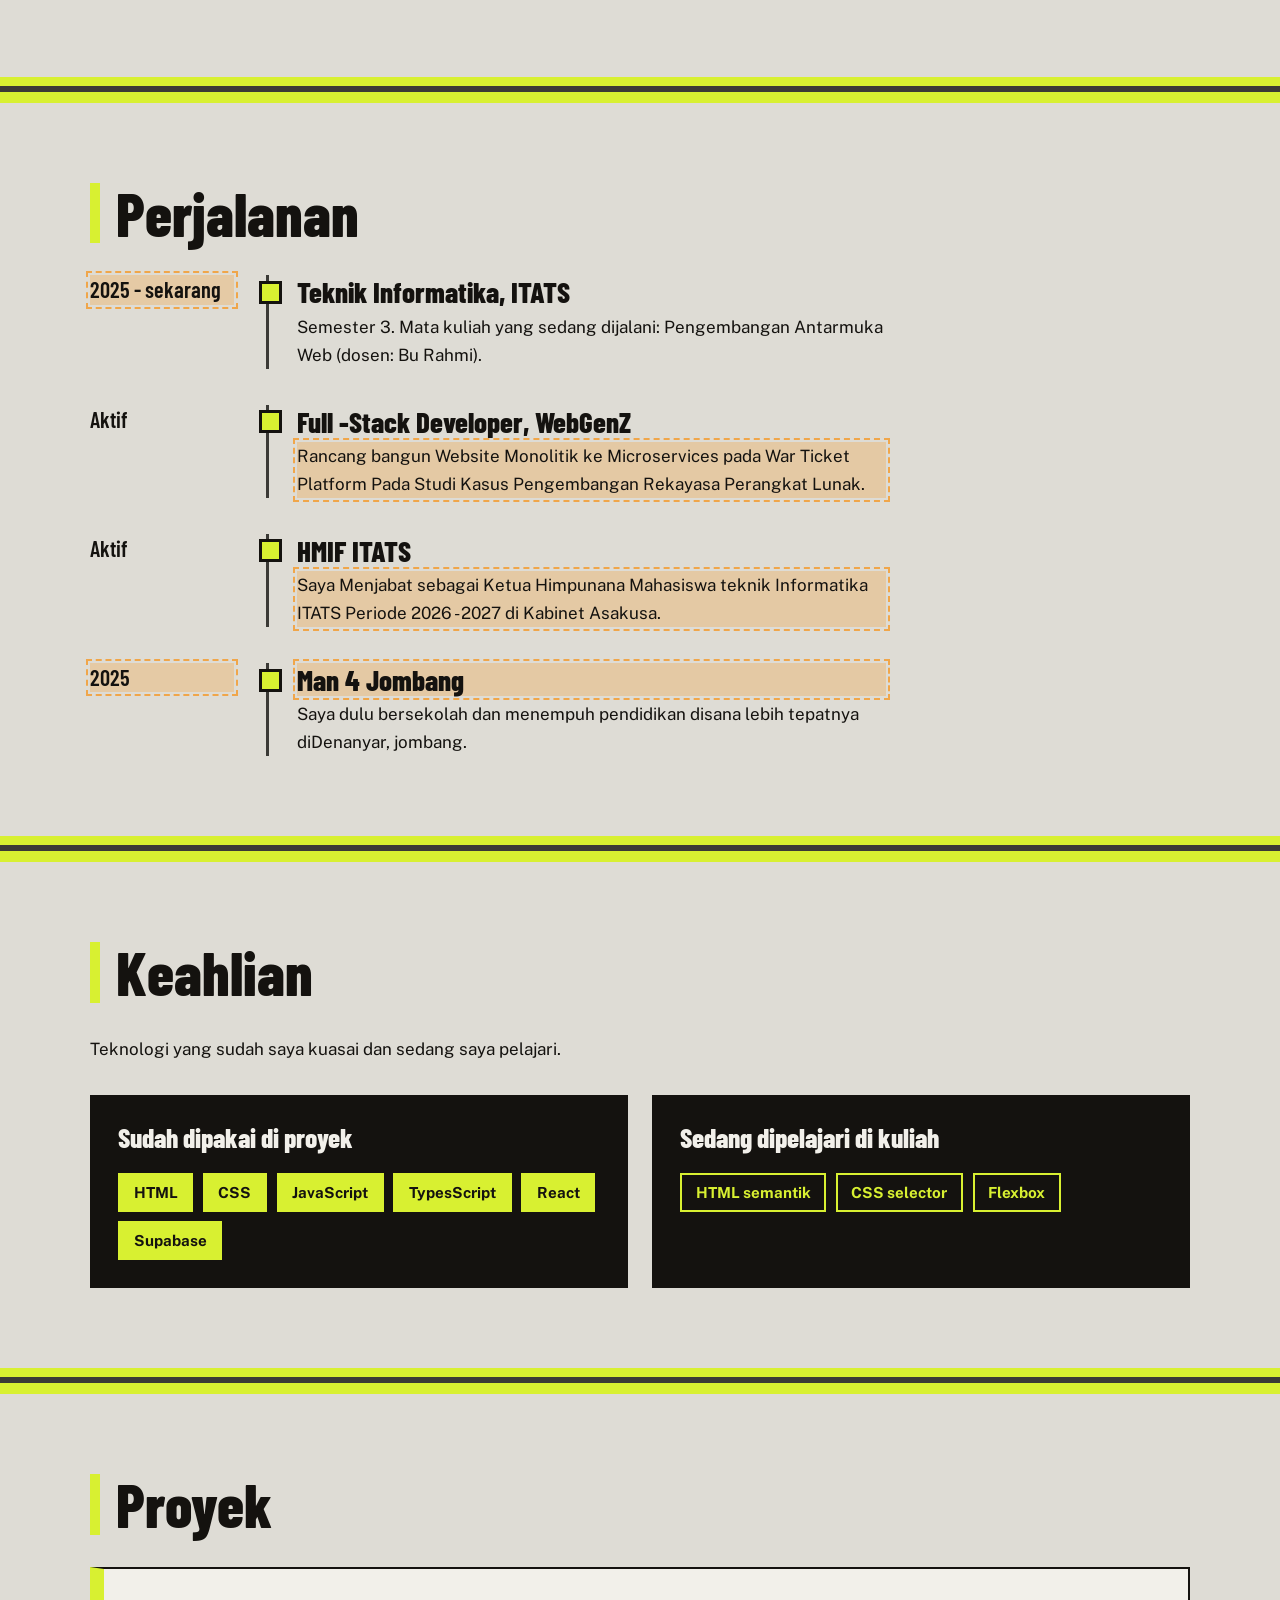
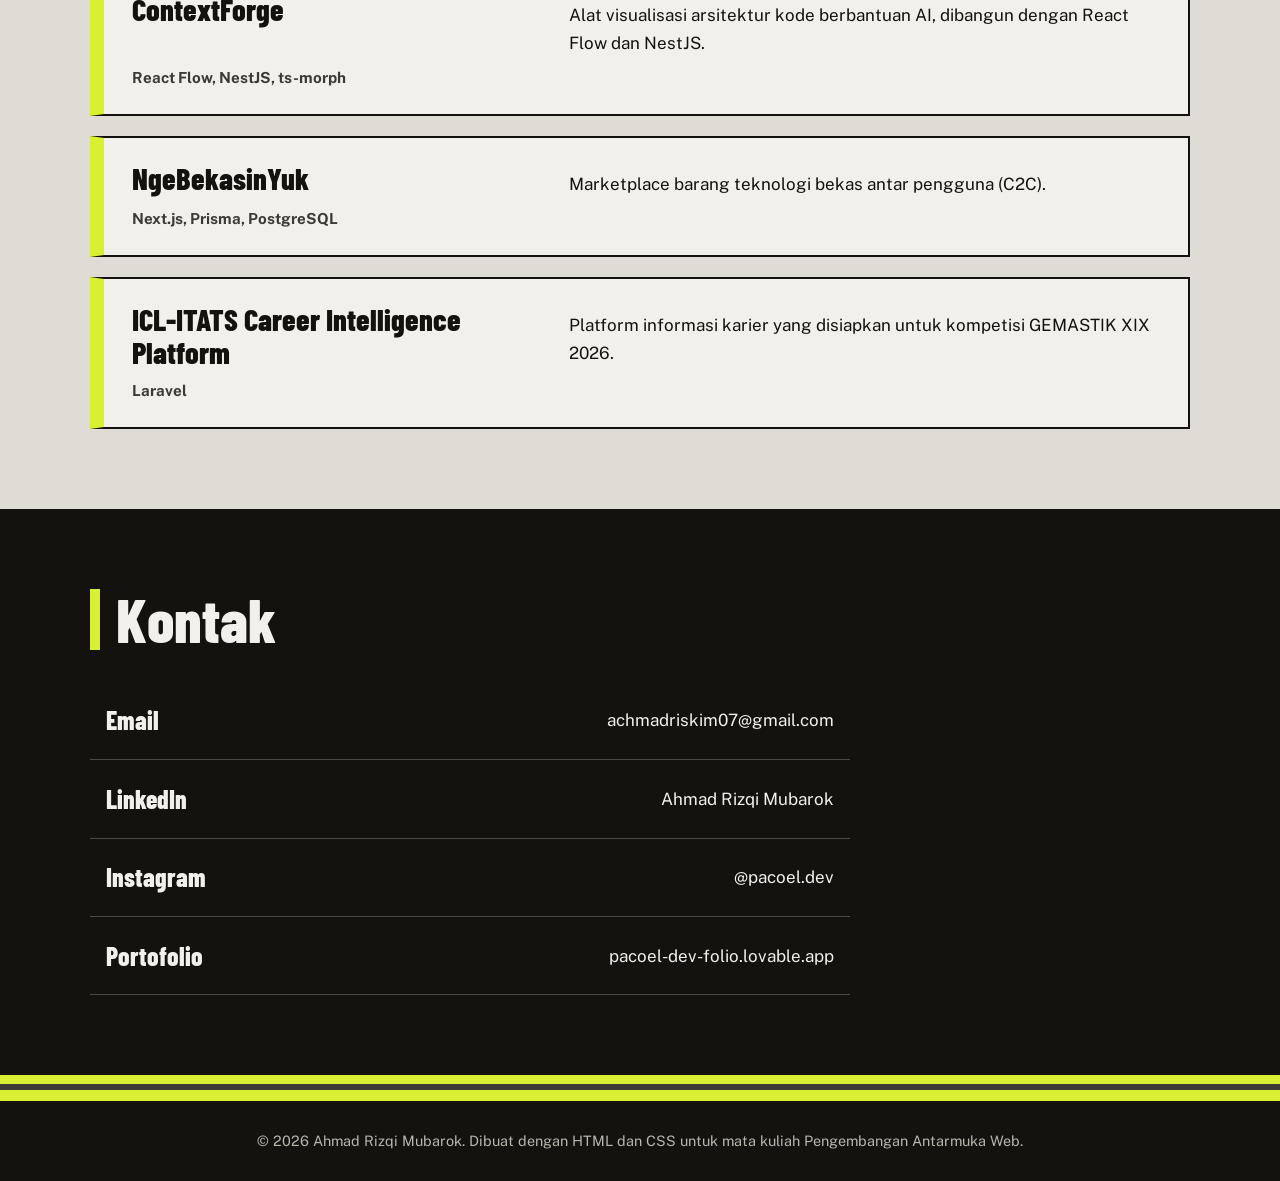
==== commit c2900341: "feat: update profil index dan styling" ====
--- a/Profil/index.html
+++ b/Profil/index.html
@@ -7,34 +7,17 @@
   <meta name="description" content="Halaman profil Ahmad Rizqi Mubarok, mahasiswa Teknik Informatika ITATS.">
   <title>Ahmad Rizqi Mubarok | Profil</title>
 
-  <!-- Font dari Google Fonts. Kalau offline, browser otomatis pakai font cadangan di style.css -->
   <link rel="preconnect" href="https://fonts.googleapis.com">
   <link rel="preconnect" href="https://fonts.gstatic.com" crossorigin>
   <link href="https://fonts.googleapis.com/css2?family=Barlow+Condensed:wght@600;800&family=Public+Sans:wght@400;500;700&display=swap" rel="stylesheet">
 
   <link rel="stylesheet" href="style.css">
 
-  <!--
-    ============================================================
-    CHECKLIST EDIT (cari tanda "EDIT" lewat Ctrl+F)
-    ------------------------------------------------------------
-    1. NIM, tempat tanggal lahir, domisili, hobi  -> section #tentang
-    2. Paragraf motivasi / target karier          -> section #tentang
-    3. Tahun masuk kuliah, asal sekolah           -> section #perjalanan
-    4. Jabatan kamu di GDGoC ITATS                -> section #perjalanan
-    5. Deskripsi tugas di WebGenZ                 -> section #perjalanan
-    6. Daftar teknologi: HAPUS yang tidak bisa kamu jelaskan -> #keahlian
-    7. Nama + deskripsi proyek                    -> section #proyek
-    8. Setelah diisi, HAPUS class "edit" di tiap tempat
-       supaya highlight oranye hilang saat demo.
-    ============================================================
-  -->
 </head>
 
 <body>
   <a class="skip-link" href="#konten">Lompat ke konten</a>
 
-  <!-- HEADER: elemen semantik untuk bagian kepala halaman -->
   <header class="site-header">
     <div class="site-header__inner">
       <a class="brand" href="#beranda">Rizqi</a>
@@ -51,7 +34,6 @@
     </div>
   </header>
 
-  <!-- MAIN: isi utama halaman, hanya boleh ada satu per halaman -->
   <main id="konten">
 
     <!-- ===== HERO ===== -->
@@ -62,8 +44,7 @@
           <p class="hero__role">Mahasiswa Teknik Informatika, ITATS Surabaya</p>
           <h1 class="hero__name" id="judul-hero">Ahmad Rizqi Mubarok</h1>
           <p class="hero__intro">
-            Saya membangun aplikasi mobile dan web. Semester ini saya memperdalam
-            fondasinya, yaitu HTML dan CSS, dan halaman ini adalah hasilnya.
+            Saya adalah seorang mahasiswa Teknik Informatika di ITATS Surabaya dengan minat dalam pengembangan web.
           </p>
           <div class="hero__actions">
             <a class="btn btn--primary" href="#proyek">Lihat proyek</a>
@@ -93,21 +74,15 @@
           <div class="about__text">
             <p>
               Saya Rizqi, mahasiswa Teknik Informatika semester 3 di ITATS Surabaya.
-              Di luar kelas, saya bekerja sebagai mobile app developer di WebGenZ dan
-              aktif di GDGoC ITATS.
             </p>
-            <!-- EDIT: ganti dengan 2-3 kalimat tentang motivasi, minat, dan target karier kamu -->
             <p class="edit">
-              Tulis di sini kenapa kamu memilih dunia pengembangan perangkat lunak
-              dan apa target kamu dalam 2 sampai 3 tahun ke depan.
+              Alasan Saya memilih dan terjun ke dunia pengembangan website ini dikarebakan saya suka untuk eksplorasi dan belajar mengenai sesuatu dan segala hal yang berkaitan dengan website ini.
             </p>
           </div>
 
-          <!-- dl = description list, cocok untuk pasangan "label : nilai" -->
           <dl class="bio-list">
             <div class="bio-list__row">
               <dt>Nama lengkap</dt>
-              <!-- EDIT: samakan ejaan dengan KTM/KTP (Ahmad atau Achmad?) -->
               <dd>Ahmad Rizqi Mubarok</dd>
             </div>
             <div class="bio-list__row">
@@ -116,13 +91,11 @@
             </div>
             <div class="bio-list__row">
               <dt>NIM</dt>
-              <!-- EDIT -->
-              <dd class="edit">Isi NIM kamu</dd>
+              <dd class="edit">06.2025.1.07900</dd>
             </div>
             <div class="bio-list__row">
               <dt>Tempat, tanggal lahir</dt>
-              <!-- EDIT -->
-              <dd class="edit">Isi kota, tanggal lahir</dd>
+              <dd class="edit">Surabaya, 10 April 2007</dd>
             </div>
             <div class="bio-list__row">
               <dt>Program studi</dt>
@@ -138,13 +111,11 @@
             </div>
             <div class="bio-list__row">
               <dt>Domisili</dt>
-              <!-- EDIT -->
-              <dd class="edit">Isi kota domisili</dd>
+              <dd class="edit">Surabaya</dd>
             </div>
             <div class="bio-list__row">
               <dt>Hobi</dt>
-              <!-- EDIT -->
-              <dd class="edit">Isi hobi kamu</dd>
+              <dd class="edit">Membaca. Bermain Game, Ngoding Tiap hari sampek  badan sakit</dd>
             </div>
             <div class="bio-list__row">
               <dt>Email</dt>
@@ -157,14 +128,12 @@
 
     <div class="tape" aria-hidden="true"></div>
 
-    <!-- ===== PERJALANAN (urutan = linimasa, jadi pakai ol) ===== -->
     <section class="section" id="perjalanan" aria-labelledby="judul-perjalanan">
       <div class="container">
         <h2 class="section__title" id="judul-perjalanan">Perjalanan</h2>
 
         <ol class="timeline">
           <li class="timeline__item">
-            <!-- EDIT: tahun masuk kuliah -->
             <p class="timeline__when edit"><time datetime="2025">2025 - sekarang</time></p>
             <div class="timeline__body">
               <h3>Teknik Informatika, ITATS</h3>
@@ -175,27 +144,24 @@
           <li class="timeline__item">
             <p class="timeline__when">Aktif</p>
             <div class="timeline__body">
-              <h3>Mobile App Developer, WebGenZ</h3>
-              <!-- EDIT: ganti dengan tugas nyata kamu -->
-              <p class="edit">Startup jasa pengembangan web dan aplikasi beranggotakan lima orang. Tulis tugas utama kamu di sini.</p>
+              <h3>Full -Stack Developer, WebGenZ</h3>
+              <p class="edit">Rancang bangun Website Monolitik ke Microservices pada War Ticket Platform Pada Studi Kasus Pengembangan Rekayasa Perangkat Lunak.</p>
             </div>
           </li>
 
           <li class="timeline__item">
             <p class="timeline__when">Aktif</p>
             <div class="timeline__body">
-              <h3>GDGoC ITATS</h3>
-              <!-- EDIT: tulis jabatan/divisi kamu kalau ada -->
-              <p class="edit">Komunitas pengembang mahasiswa. Tulis jabatan atau divisi kamu di sini.</p>
-            </div>
-          </li>
-
-          <li class="timeline__item">
-            <!-- EDIT -->
-            <p class="timeline__when edit"><time datetime="2025">Tahun lulus</time></p>
-            <div class="timeline__body">
-              <h3 class="edit">Nama SMA / SMK / MA</h3>
-              <p>Jurusan atau peminatan kamu (boleh dihapus kalau tidak perlu).</p>
+              <h3>HMIF ITATS</h3>
+              <p class="edit">Saya Menjabat sebagai Ketua Himpunana Mahasiswa teknik Informatika ITATS Periode 2026 - 2027 di Kabinet Asakusa.</p>
+            </div>
+          </li>
+
+          <li class="timeline__item">
+            <p class="timeline__when edit"><time datetime="2025">2025</time></p>
+            <div class="timeline__body">
+              <h3 class="edit">Man 4 Jombang</h3>
+              <p>Saya dulu bersekolah dan menempuh pendidikan disana lebih tepatnya diDenanyar, jombang.</p>
             </div>
           </li>
         </ol>
@@ -209,20 +175,18 @@
       <div class="container">
         <h2 class="section__title" id="judul-keahlian">Keahlian</h2>
         <p class="section__lead">
-          Tidak ada persentase di sini. Persentase keahlian itu angka karangan,
-          jadi saya pisahkan berdasarkan apa yang sudah dipakai dan apa yang sedang dipelajari.
+          Teknologi yang sudah saya kuasai dan sedang saya pelajari.
         </p>
 
         <div class="skill-groups">
-          <!-- EDIT: hapus teknologi yang tidak bisa kamu jelaskan di depan dosen -->
           <section class="skill-group" aria-labelledby="judul-dipakai">
             <h3 id="judul-dipakai">Sudah dipakai di proyek</h3>
             <ul class="tags">
-              <li class="tag">Flutter</li>
-              <li class="tag">Next.js</li>
+              <li class="tag">HTML</li>
+              <li class="tag">CSS</li>
+              <li class="tag">JavaScript</li>
+              <li class="tag">TypesScript</li>
               <li class="tag">React</li>
-              <li class="tag">Laravel</li>
-              <li class="tag">NestJS</li>
               <li class="tag">Supabase</li>
             </ul>
           </section>
@@ -245,8 +209,6 @@
     <section class="section" id="proyek" aria-labelledby="judul-proyek">
       <div class="container">
         <h2 class="section__title" id="judul-proyek">Proyek</h2>
-
-        <!-- EDIT: ganti / tambah proyek. Satu <li> = satu proyek -->
         <ul class="project-list">
           <li>
             <article class="project">
--- a/Profil/style.css
+++ b/Profil/style.css
@@ -1,43 +1,10 @@
-/* ==========================================================
-   style.css | Halaman profil Ahmad Rizqi Mubarok
-   Mata kuliah: Pengembangan Antarmuka Web
-
-   KONSEP DESAIN
-   Terinspirasi dari foto profil: coverall hitam dengan strip
-   reflektif kuning-hijau. Jadi warna halaman = hitam pekerja,
-   abu beton, dan kuning reflektif sebagai penanda.
-
-   TIGA JENIS SELECTOR YANG DIPAKAI (materi minggu ini):
-   1. Selector elemen   -> body, h1, a        (menarget TAG)
-   2. Selector class    -> .hero, .btn        (menarget atribut class)
-   3. Selector turunan / kombinasi
-                        -> .hero__text > p, .nav-link:hover
-   Tata letak memakai FLEXBOX (display: flex) di semua bagian.
-
-   DAFTAR ISI
-   1. Variabel warna & ukuran
-   2. Reset dasar
-   3. Komponen umum (tape, tombol, judul section)
-   4. Header
-   5. Hero (+ animasi pembuka)
-   6. Tentang & data diri
-   7. Perjalanan
-   8. Keahlian
-   9. Proyek
-   10. Kontak & footer
-   11. Responsif & aksesibilitas
-   ========================================================== */
-
-
-/* ---------- 1. VARIABEL ---------- */
-/* :root = elemen paling atas (html). Variabel dipakai dengan var(--nama) */
 :root {
-  --black:   #14120f;   /* hitam coverall */
-  --steel:   #3b3a36;   /* abu baja */
-  --concrete:#dedcd5;   /* abu beton (latar halaman) */
-  --paper:   #f2f0ea;   /* putih kertas */
-  --hivis:   #d8f031;   /* kuning reflektif (warna aksen utama) */
-  --amber:   #f0a64a;   /* cahaya oranye di foto */
+  --black:   #14120f;
+  --steel:   #3b3a36;
+  --concrete:#dedcd5;
+  --paper:   #f2f0ea;
+  --hivis:   #d8f031;
+  --amber:   #f0a64a;
 
   --font-display: "Barlow Condensed", "Arial Narrow", Impact, sans-serif;
   --font-body:    "Public Sans", system-ui, -apple-system, "Segoe UI", Arial, sans-serif;
@@ -49,7 +16,7 @@
 
 /* ---------- 2. RESET DASAR ---------- */
 * {
-  box-sizing: border-box;   /* padding & border ikut dihitung di lebar elemen */
+  box-sizing: border-box;
 }
 
 html {
@@ -84,7 +51,6 @@
   color: inherit;
 }
 
-/* Fokus keyboard yang jelas (aksesibilitas) */
 a:focus-visible {
   outline: 3px solid var(--amber);
   outline-offset: 3px;
@@ -108,14 +74,12 @@
 
 /* ---------- 3. KOMPONEN UMUM ---------- */
 
-/* Pembungkus agar isi tidak terlalu lebar di layar besar */
 .container {
   width: 100%;
   max-width: var(--page-width);
   margin: 0 auto;
 }
 
-/* "Tape": pita reflektif seperti strip di lengan coverall */
 .tape {
   height: 26px;
   background: linear-gradient(
@@ -192,8 +156,6 @@
   background: var(--hivis);
 }
 
-/* Penanda bagian yang HARUS kamu edit sendiri.
-   Hapus class "edit" di HTML kalau sudah diisi. */
 .edit {
   background: rgba(240, 166, 74, 0.35);
   outline: 2px dashed var(--amber);
@@ -222,7 +184,6 @@
   padding: 0 1.25rem;
 }
 
-/* Brand dibuat seperti label nama di dada coverall */
 .brand {
   padding: 0.2rem 0.8rem;
   background: var(--hivis);
@@ -260,12 +221,12 @@
   color: var(--paper);
   padding: 3.5rem 1.25rem 4.5rem;
   scroll-margin-top: var(--header-h);
-  overflow: hidden;   /* cahaya di belakang foto tidak boleh bikin scroll samping */
+  overflow: hidden;
 }
 
 .hero__inner {
   display: flex;
-  flex-wrap: wrap;          /* kalau layar sempit, foto turun ke bawah */
+  flex-wrap: wrap;
   align-items: center;
   gap: 3rem;
   max-width: var(--page-width);
@@ -316,7 +277,6 @@
   max-width: 100%;
 }
 
-/* Cahaya oranye di belakang foto, senada dengan rim light di foto */
 .hero__photo::before {
   content: "";
   position: absolute;
@@ -329,11 +289,10 @@
   width: 100%;
   aspect-ratio: 3 / 4;
   object-fit: cover;
-  object-position: 50% 25%;   /* geser angka ke-2 kalau wajah kurang pas */
+  object-position: 50% 25%;
   border: 3px solid var(--steel);
 }
 
-/* Label nama di pojok foto, seperti name tag */
 .hero__caption {
   position: absolute;
   left: -0.75rem;
@@ -347,7 +306,6 @@
   letter-spacing: 0.03em;
 }
 
-/* --- Animasi pembuka: satu rangkaian saat halaman dibuka --- */
 @keyframes tape-draw {
   from { transform: scaleX(0); }
   to   { transform: scaleX(1); }
@@ -466,7 +424,6 @@
   border-left: 3px solid var(--steel);
 }
 
-/* Kotak penanda di garis linimasa */
 .timeline__body::before {
   content: "";
   position: absolute;
@@ -515,7 +472,6 @@
   gap: 0.6rem;
 }
 
-/* Tag solid = sudah dipakai. Tag outline = masih dipelajari. */
 .tag {
   padding: 0.3rem 0.85rem;
   border: 2px solid var(--hivis);
@@ -619,7 +575,6 @@
 
 /* ---------- 11. RESPONSIF & AKSESIBILITAS ---------- */
 
-/* Layar kecil (HP) */
 @media (max-width: 640px) {
   .site-header__inner {
     flex-direction: column;
@@ -628,7 +583,6 @@
     padding-top: 0.6rem;
   }
 
-  /* menu digeser ke samping kalau tidak muat */
   .site-header nav {
     width: 100%;
     overflow-x: auto;
@@ -667,7 +621,6 @@
   }
 }
 
-/* Hormati pengguna yang mematikan animasi di perangkatnya */
 @media (prefers-reduced-motion: reduce) {
   html {
     scroll-behavior: auto;
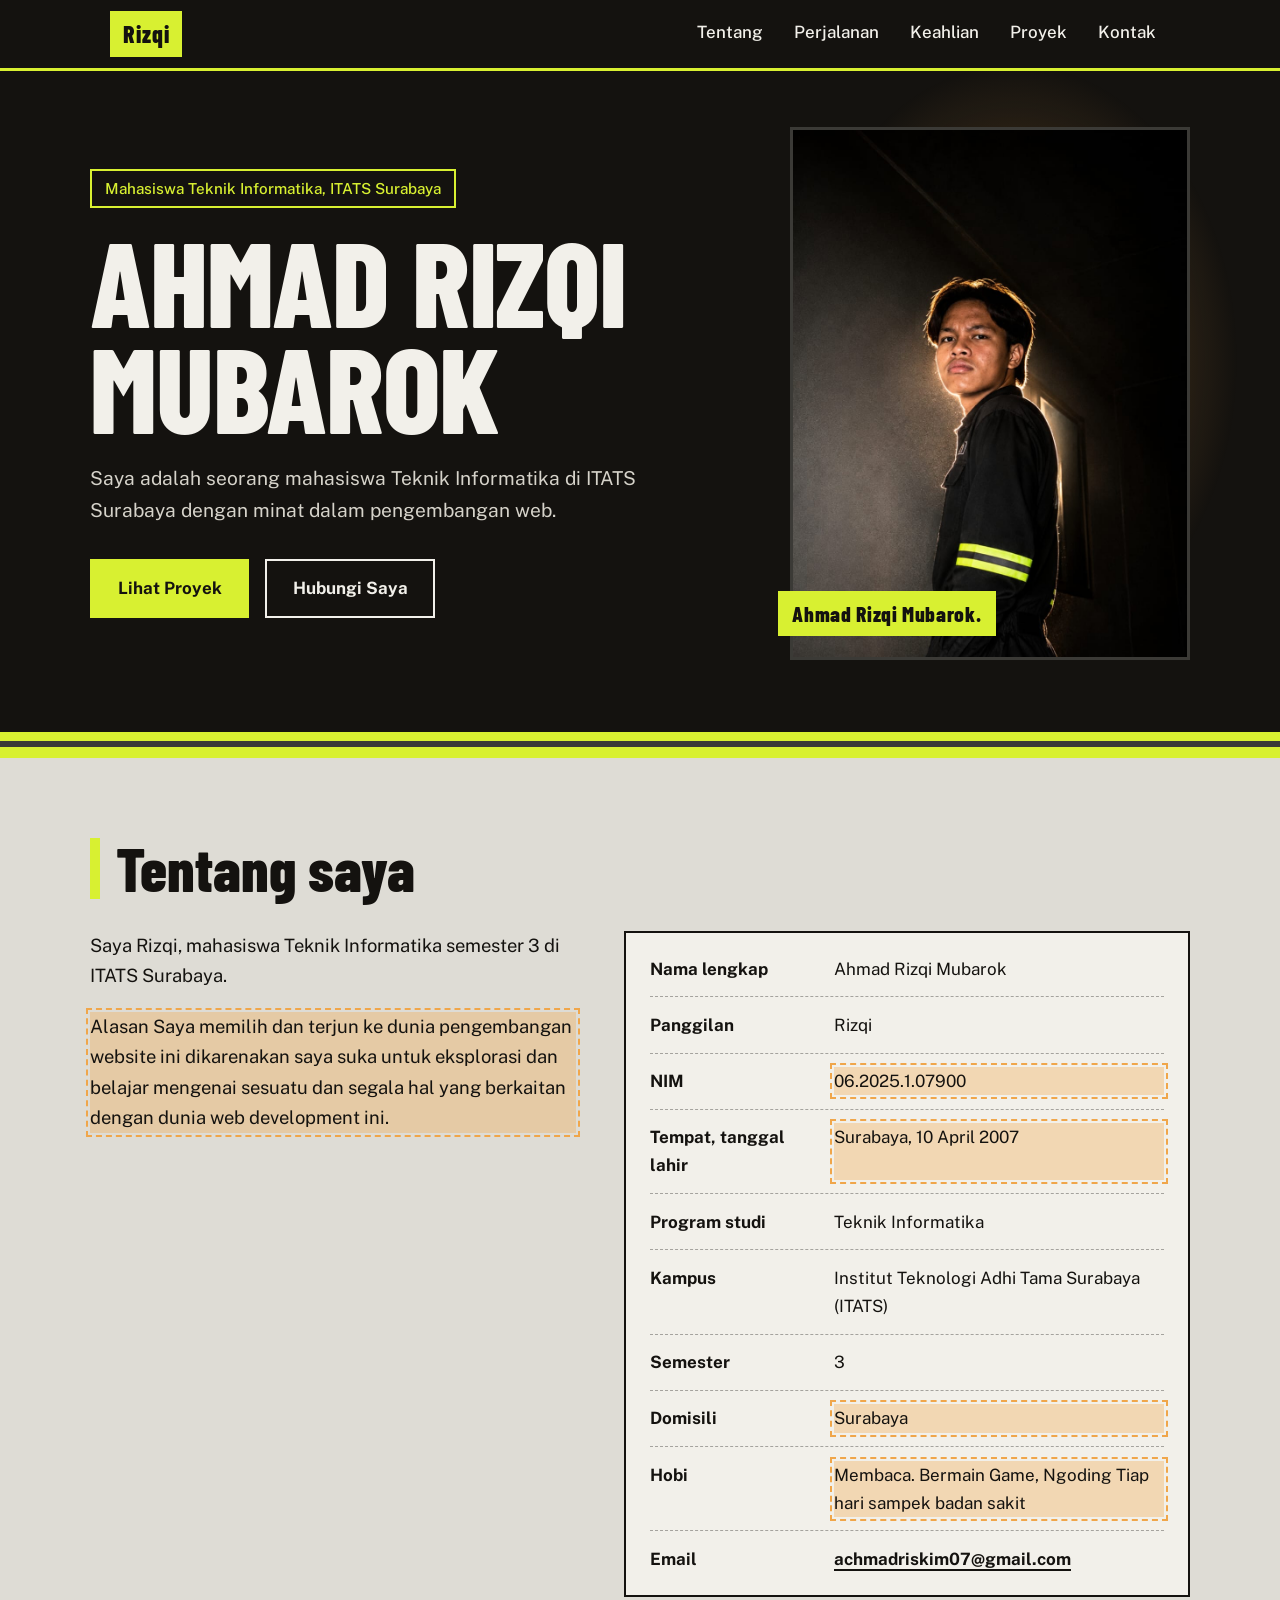
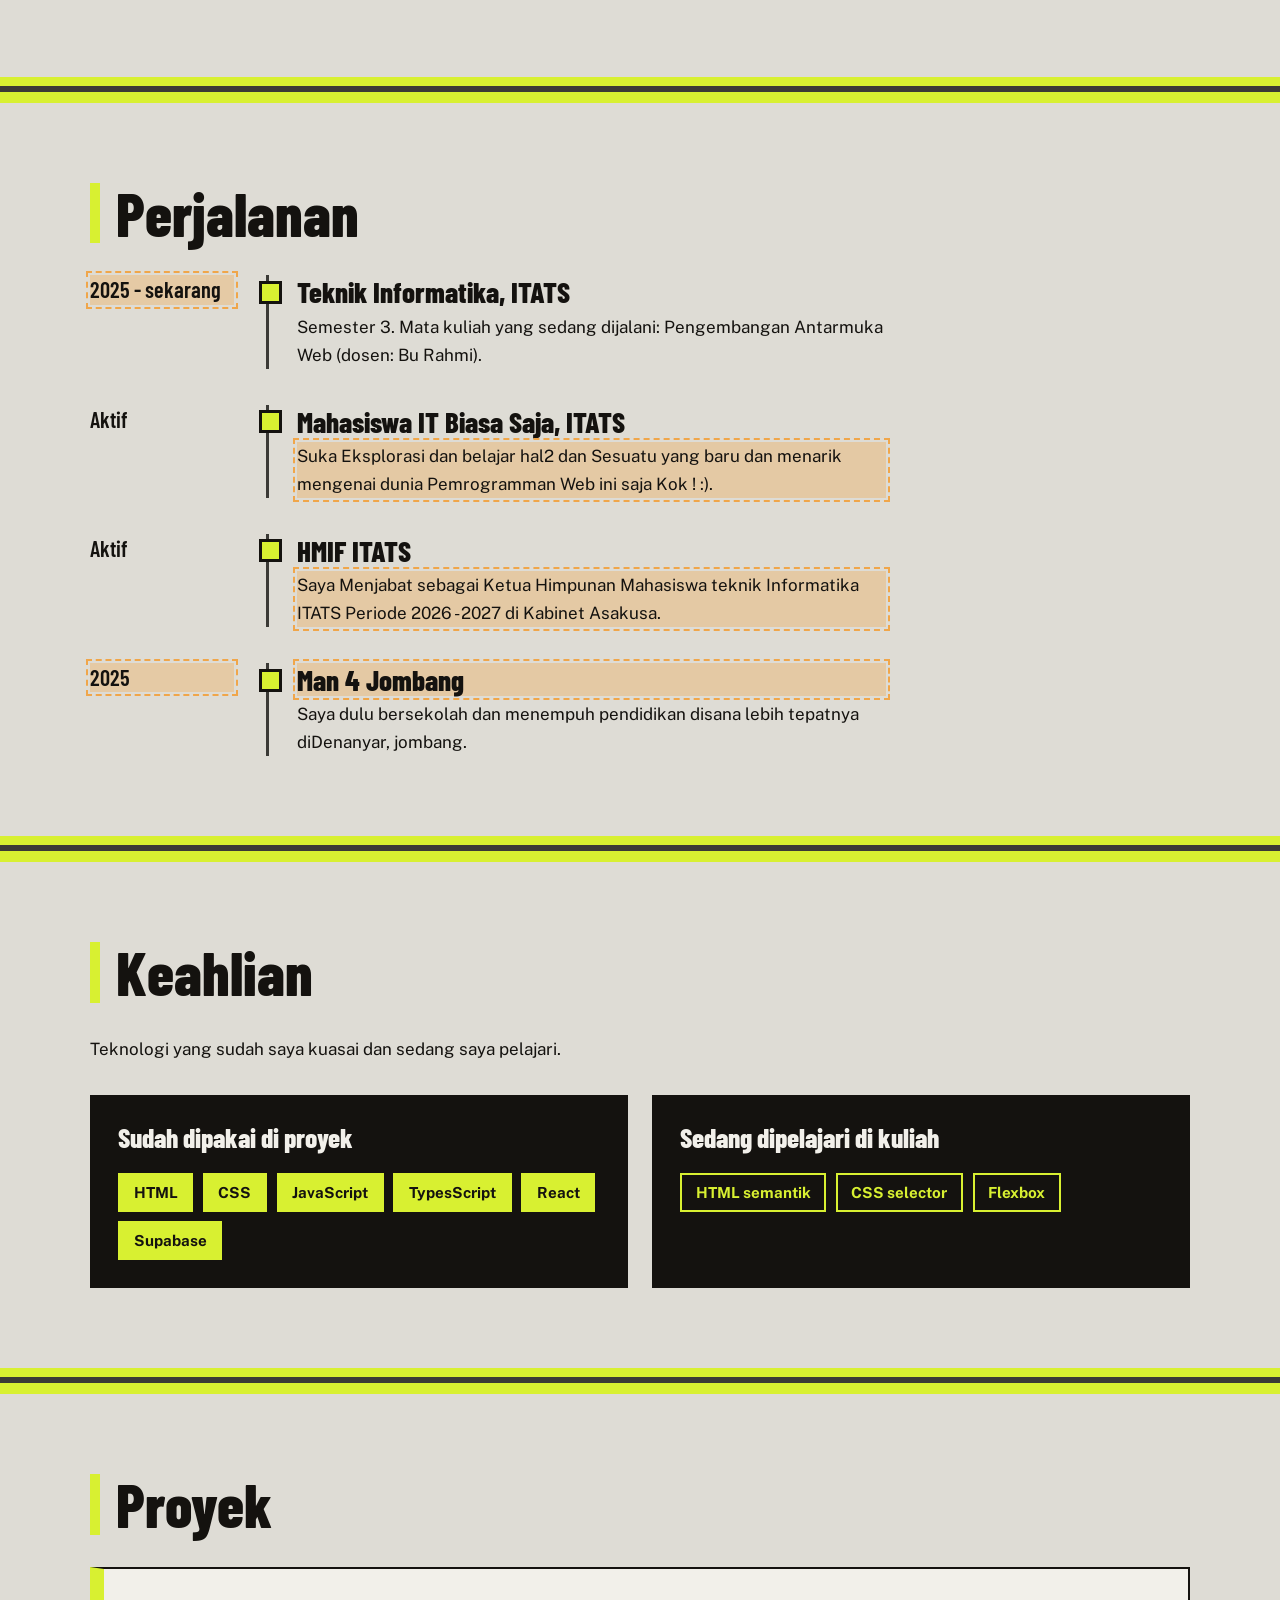
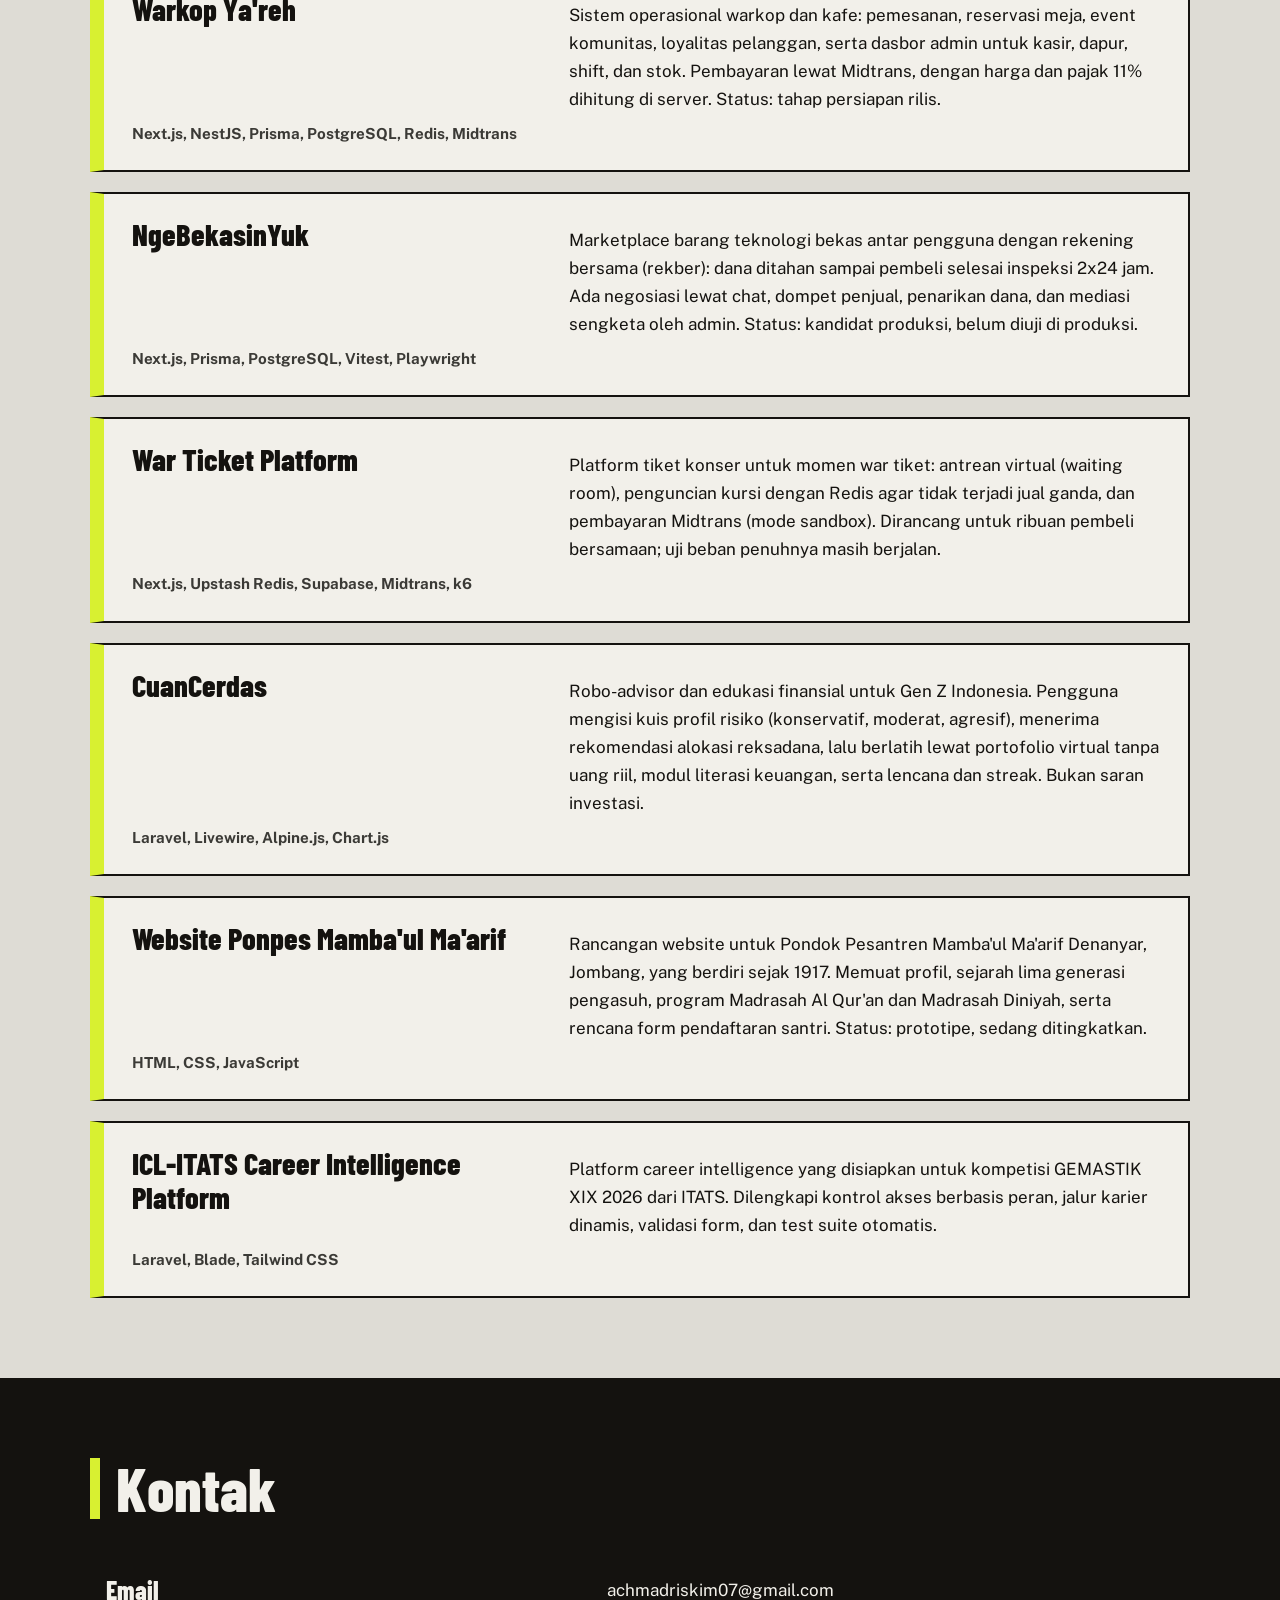
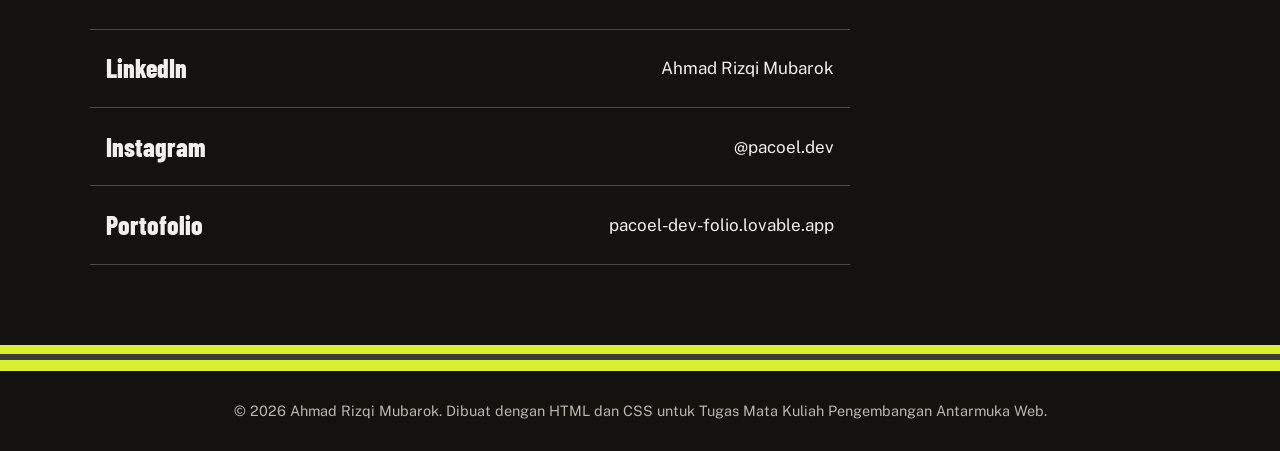
==== commit dc5af8a7: "fix: update text for clarity and consistency in profile section" ====
--- a/Profil/index.html
+++ b/Profil/index.html
@@ -47,8 +47,8 @@
             Saya adalah seorang mahasiswa Teknik Informatika di ITATS Surabaya dengan minat dalam pengembangan web.
           </p>
           <div class="hero__actions">
-            <a class="btn btn--primary" href="#proyek">Lihat proyek</a>
-            <a class="btn btn--ghost" href="#kontak">Hubungi saya</a>
+            <a class="btn btn--primary" href="#proyek">Lihat Proyek</a>
+            <a class="btn btn--ghost" href="#kontak">Hubungi Saya</a>
           </div>
         </div>
 
@@ -57,7 +57,7 @@
             src="assets/foto-profil.jpeg"
             alt="Ahmad Rizqi Mubarok memakai coverall hitam dengan strip reflektif kuning, menoleh ke kamera dengan cahaya dari belakang"
             width="900" height="1600">
-          <figcaption class="hero__caption">Ahmad Rizqi M.</figcaption>
+          <figcaption class="hero__caption">Ahmad Rizqi Mubarok.</figcaption>
         </figure>
 
       </div>
@@ -76,7 +76,7 @@
               Saya Rizqi, mahasiswa Teknik Informatika semester 3 di ITATS Surabaya.
             </p>
             <p class="edit">
-              Alasan Saya memilih dan terjun ke dunia pengembangan website ini dikarebakan saya suka untuk eksplorasi dan belajar mengenai sesuatu dan segala hal yang berkaitan dengan website ini.
+              Alasan Saya memilih dan terjun ke dunia pengembangan website ini dikarenakan saya suka untuk eksplorasi dan belajar mengenai sesuatu dan segala hal yang berkaitan dengan dunia web development ini.
             </p>
           </div>
 
@@ -144,8 +144,8 @@
           <li class="timeline__item">
             <p class="timeline__when">Aktif</p>
             <div class="timeline__body">
-              <h3>Full -Stack Developer, WebGenZ</h3>
-              <p class="edit">Rancang bangun Website Monolitik ke Microservices pada War Ticket Platform Pada Studi Kasus Pengembangan Rekayasa Perangkat Lunak.</p>
+              <h3>Mahasiswa IT Biasa Saja, ITATS</h3>
+              <p class="edit">Suka Eksplorasi dan belajar hal2 dan Sesuatu yang baru dan menarik mengenai dunia Pemrogramman Web ini saja Kok ! :).</p>
             </div>
           </li>
 
@@ -153,7 +153,7 @@
             <p class="timeline__when">Aktif</p>
             <div class="timeline__body">
               <h3>HMIF ITATS</h3>
-              <p class="edit">Saya Menjabat sebagai Ketua Himpunana Mahasiswa teknik Informatika ITATS Periode 2026 - 2027 di Kabinet Asakusa.</p>
+              <p class="edit">Saya Menjabat sebagai Ketua Himpunan Mahasiswa teknik Informatika ITATS Periode 2026 - 2027 di Kabinet Asakusa.</p>
             </div>
           </li>
 
@@ -212,25 +212,46 @@
         <ul class="project-list">
           <li>
             <article class="project">
-              <h3 class="project__name">ContextForge</h3>
-              <p class="project__desc">Alat visualisasi arsitektur kode berbantuan AI, dibangun dengan React Flow dan NestJS.</p>
-              <p class="project__stack">React Flow, NestJS, ts-morph</p>
+              <h3 class="project__name">Warkop Ya'reh</h3>
+              <p class="project__desc">Sistem operasional warkop dan kafe: pemesanan, reservasi meja, event komunitas, loyalitas pelanggan, serta dasbor admin untuk kasir, dapur, shift, dan stok. Pembayaran lewat Midtrans, dengan harga dan pajak 11% dihitung di server. Status: tahap persiapan rilis.</p>
+              <p class="project__stack">Next.js, NestJS, Prisma, PostgreSQL, Redis, Midtrans</p>
             </article>
           </li>
           <li>
             <article class="project">
               <h3 class="project__name">NgeBekasinYuk</h3>
-              <p class="project__desc">Marketplace barang teknologi bekas antar pengguna (C2C).</p>
-              <p class="project__stack">Next.js, Prisma, PostgreSQL</p>
+              <p class="project__desc">Marketplace barang teknologi bekas antar pengguna dengan rekening bersama (rekber): dana ditahan sampai pembeli selesai inspeksi 2x24 jam. Ada negosiasi lewat chat, dompet penjual, penarikan dana, dan mediasi sengketa oleh admin. Status: kandidat produksi, belum diuji di produksi.</p>
+              <p class="project__stack">Next.js, Prisma, PostgreSQL, Vitest, Playwright</p>
+            </article>
+          </li>
+          <li>
+            <article class="project">
+              <h3 class="project__name">War Ticket Platform</h3>
+              <p class="project__desc">Platform tiket konser untuk momen war tiket: antrean virtual (waiting room), penguncian kursi dengan Redis agar tidak terjadi jual ganda, dan pembayaran Midtrans (mode sandbox). Dirancang untuk ribuan pembeli bersamaan; uji beban penuhnya masih berjalan.</p>
+              <p class="project__stack">Next.js, Upstash Redis, Supabase, Midtrans, k6</p>
+            </article>
+          </li>
+          <li>
+            <article class="project">
+              <h3 class="project__name">CuanCerdas</h3>
+              <p class="project__desc">Robo-advisor dan edukasi finansial untuk Gen Z Indonesia. Pengguna mengisi kuis profil risiko (konservatif, moderat, agresif), menerima rekomendasi alokasi reksadana, lalu berlatih lewat portofolio virtual tanpa uang riil, modul literasi keuangan, serta lencana dan streak. Bukan saran investasi.</p>
+              <p class="project__stack">Laravel, Livewire, Alpine.js, Chart.js</p>
+            </article>
+          </li>
+          </li>
+          <li>
+            <article class="project">
+              <h3 class="project__name">Website Ponpes Mamba'ul Ma'arif</h3>
+              <p class="project__desc">Rancangan website untuk Pondok Pesantren Mamba'ul Ma'arif Denanyar, Jombang, yang berdiri sejak 1917. Memuat profil, sejarah lima generasi pengasuh, program Madrasah Al Qur'an dan Madrasah Diniyah, serta rencana form pendaftaran santri. Status: prototipe, sedang ditingkatkan.</p>
+              <p class="project__stack">HTML, CSS, JavaScript</p>
             </article>
           </li>
           <li>
             <article class="project">
               <h3 class="project__name">ICL-ITATS Career Intelligence Platform</h3>
-              <p class="project__desc">Platform informasi karier yang disiapkan untuk kompetisi GEMASTIK XIX 2026.</p>
-              <p class="project__stack">Laravel</p>
-            </article>
-          </li>
+              <p class="project__desc">Platform career intelligence yang disiapkan untuk kompetisi GEMASTIK XIX 2026 dari ITATS. Dilengkapi kontrol akses berbasis peran, jalur karier dinamis, validasi form, dan test suite otomatis.</p>
+              <p class="project__stack">Laravel, Blade, Tailwind CSS</p>
+            </article>
         </ul>
       </div>
     </section>
@@ -275,7 +296,7 @@
 
   <!-- FOOTER: elemen semantik untuk bagian penutup -->
   <footer class="site-footer">
-    <p>&copy; 2026 Ahmad Rizqi Mubarok. Dibuat dengan HTML dan CSS untuk mata kuliah Pengembangan Antarmuka Web.</p>
+    <p>&copy; 2026 Ahmad Rizqi Mubarok. Dibuat dengan HTML dan CSS untuk Tugas Mata Kuliah Pengembangan Antarmuka Web.</p>
   </footer>
 </body>
 </html>
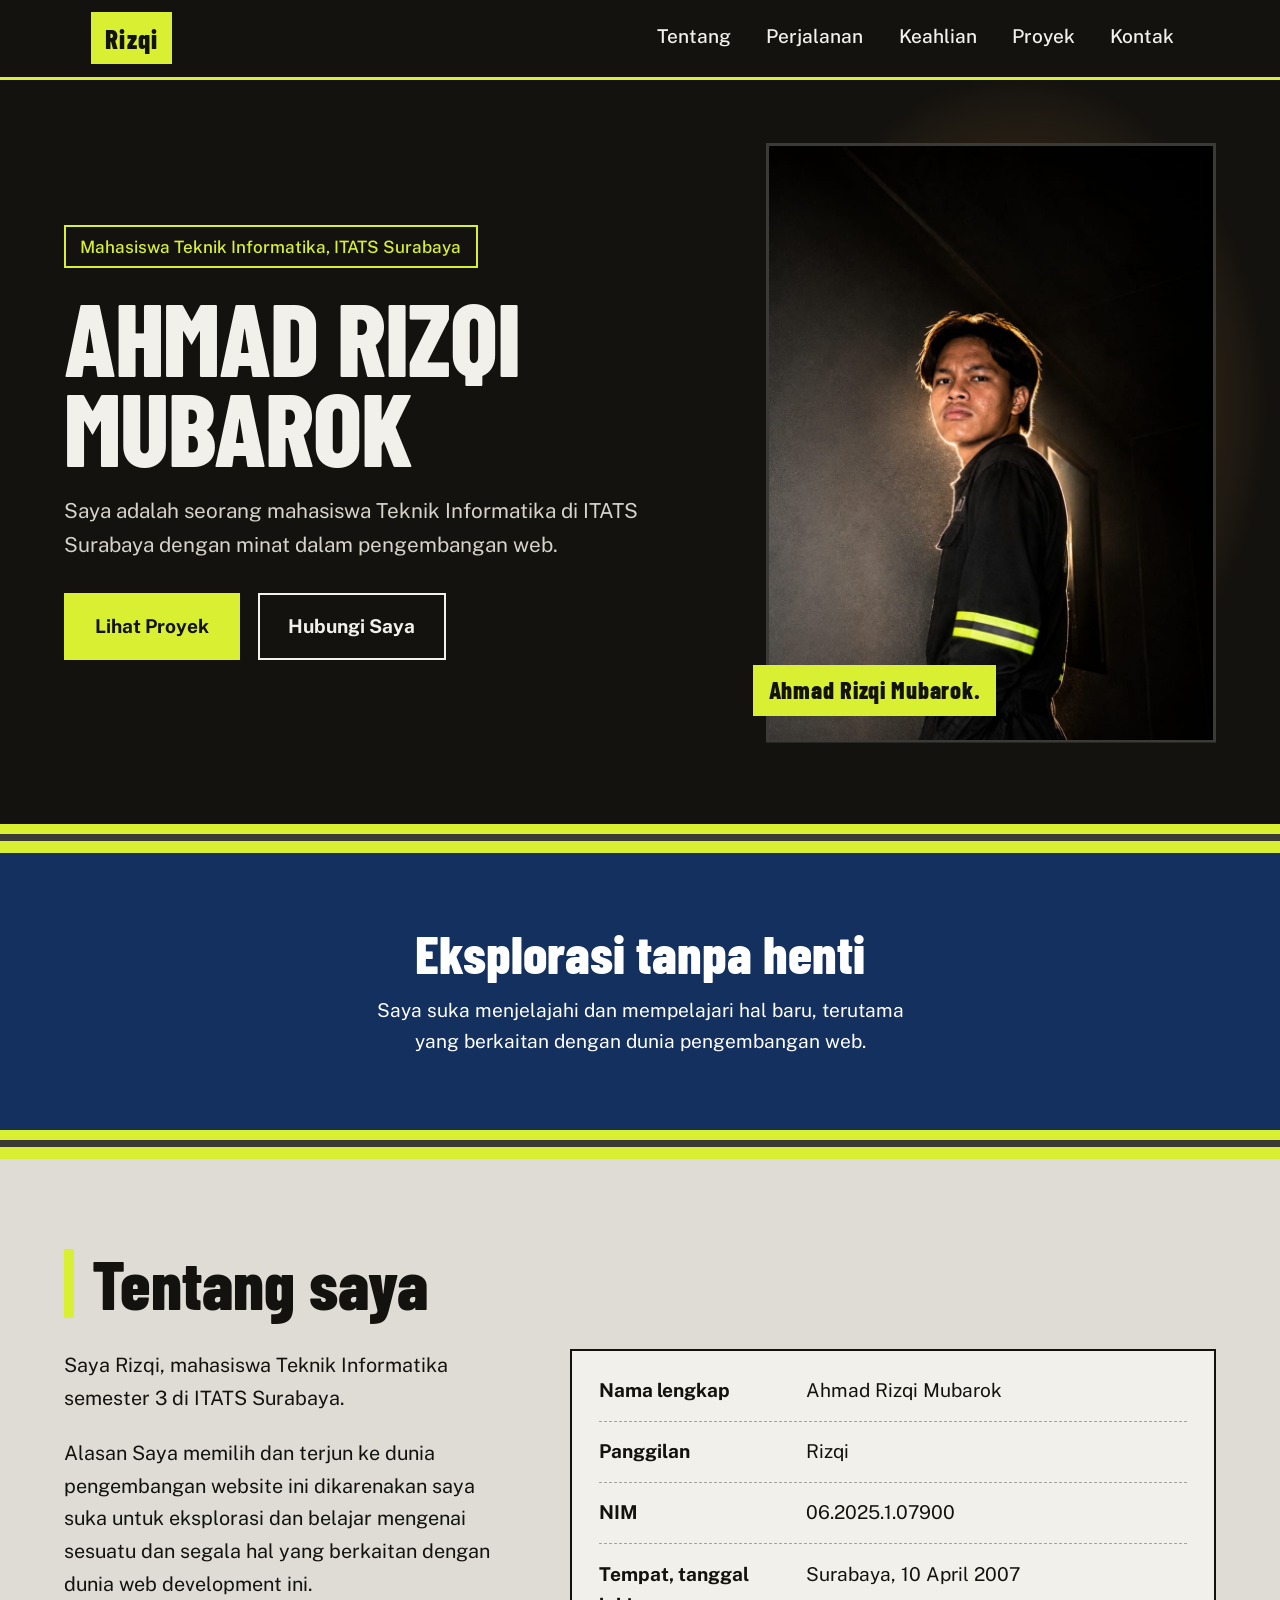
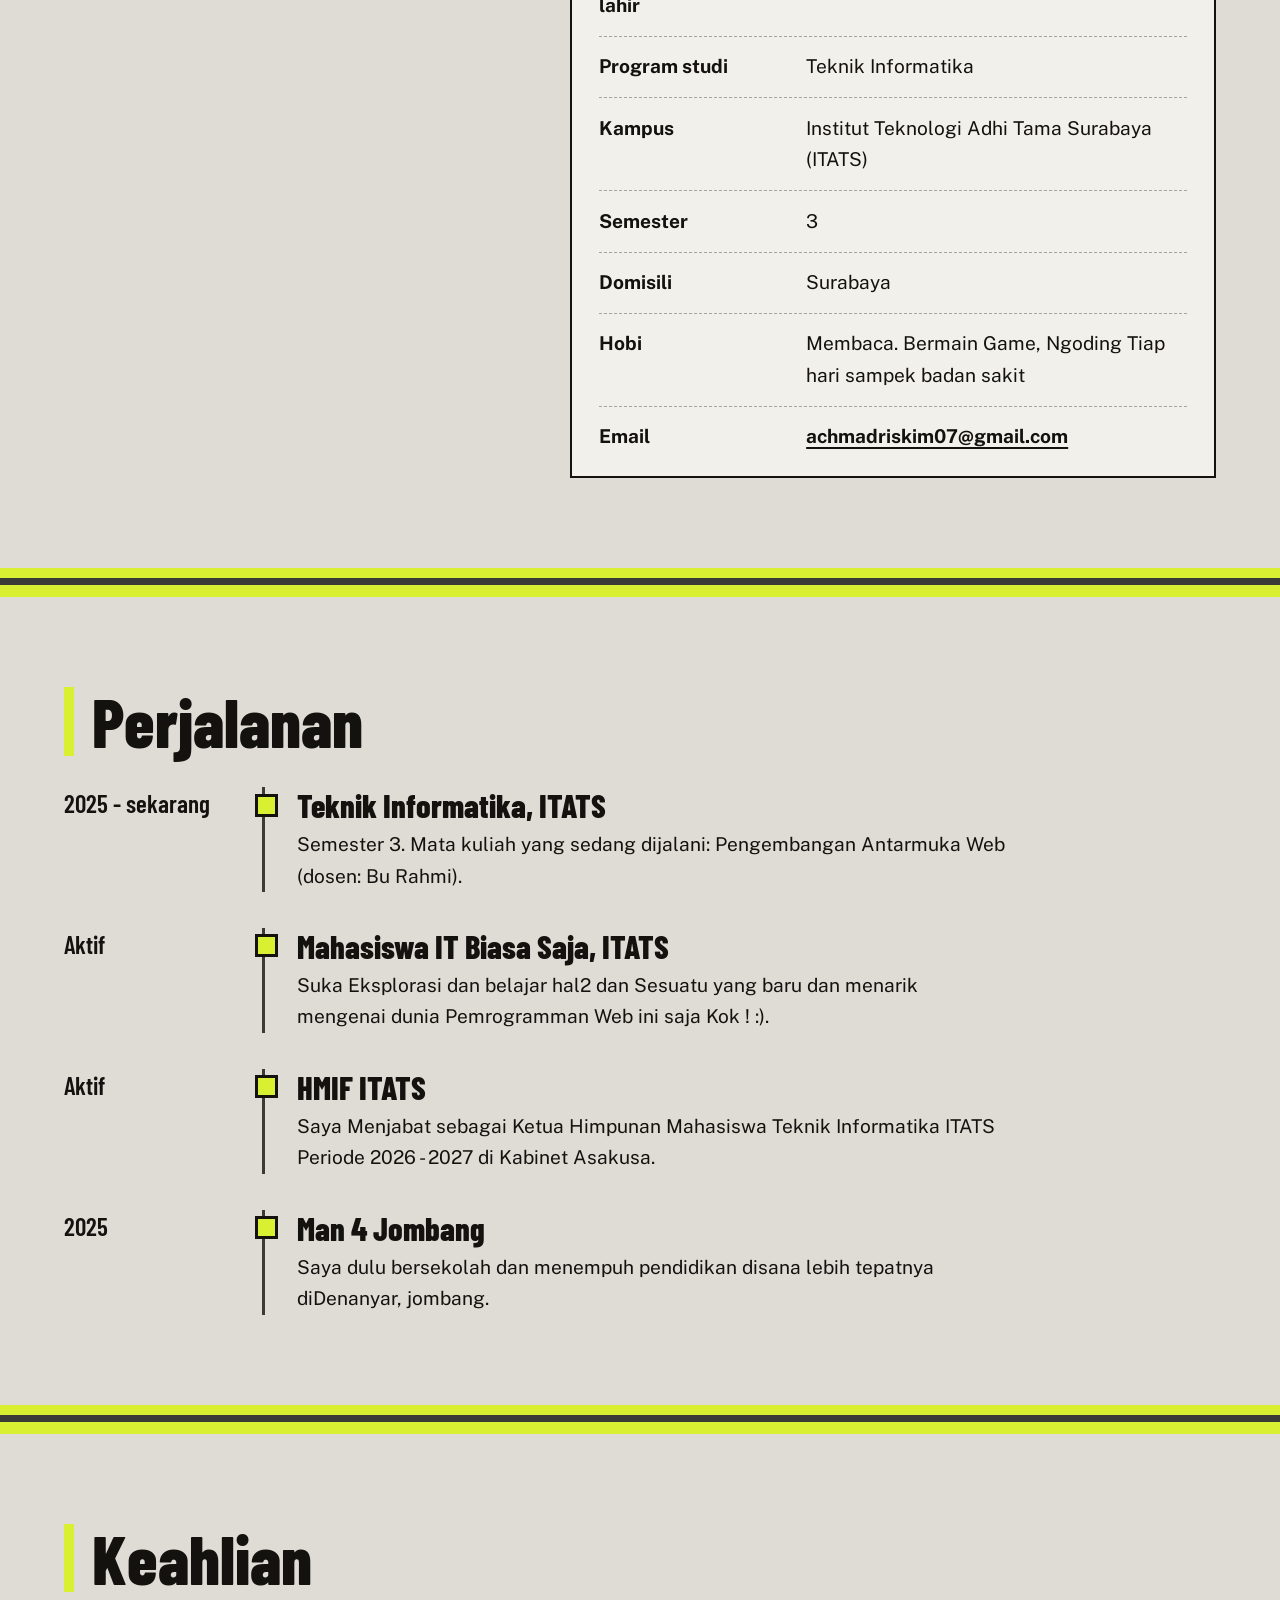
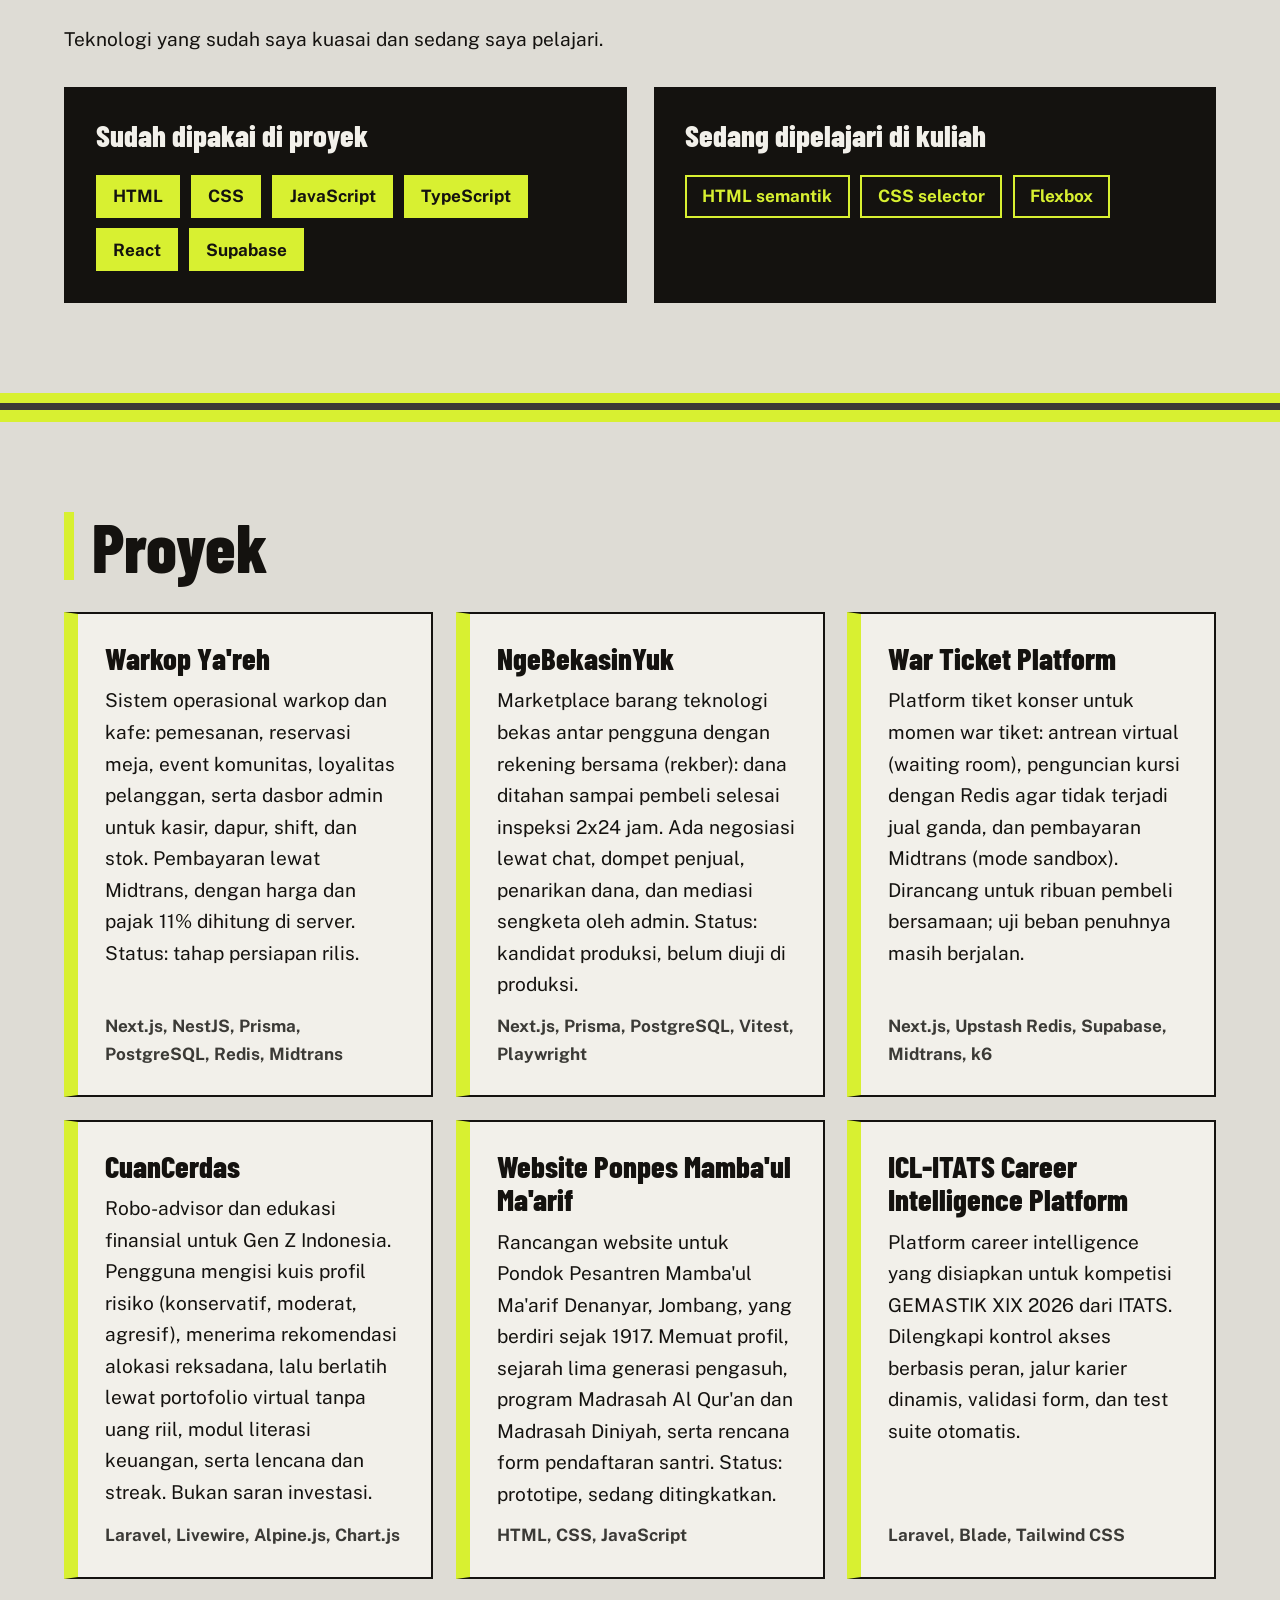
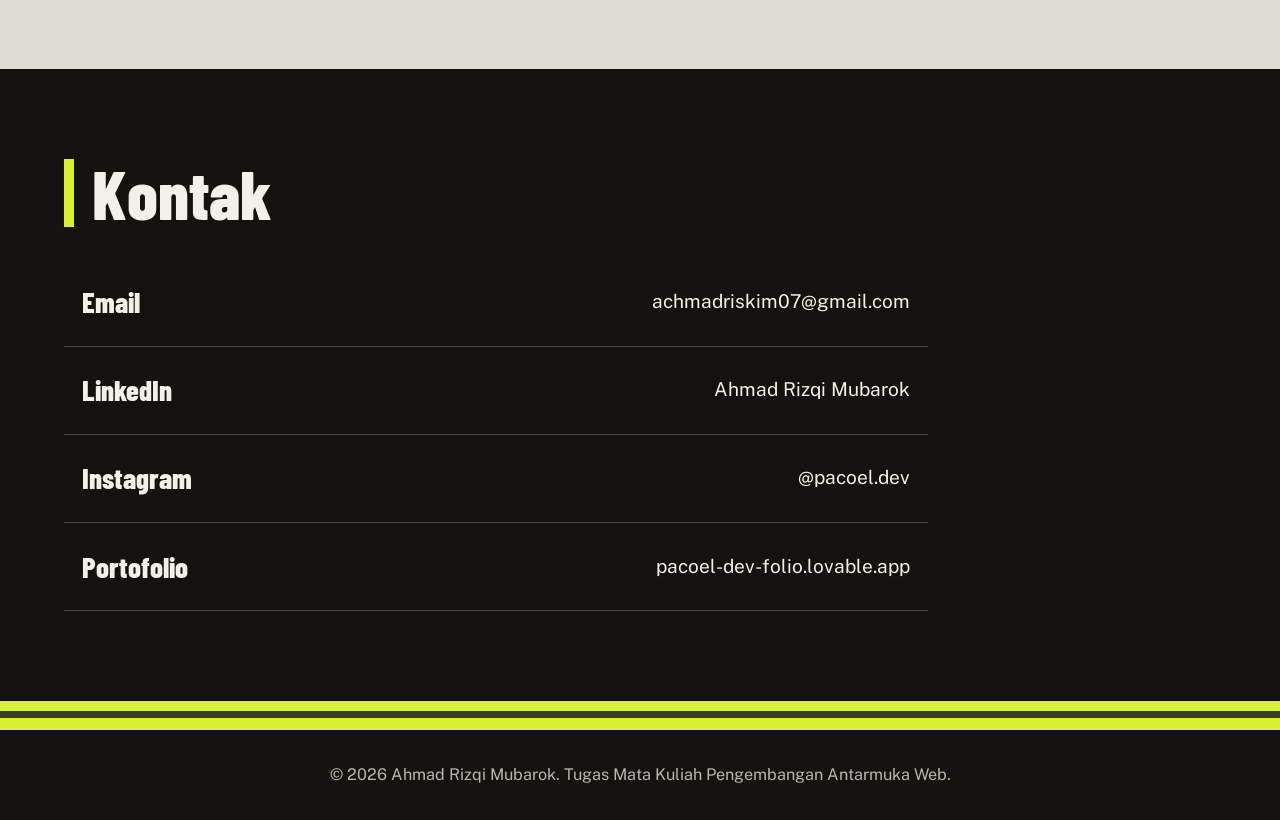
==== commit 1b0373b0: "feat: add banner section and styling for Latihan Mandiri 1" ====
--- a/Profil/index.html
+++ b/Profil/index.html
@@ -65,6 +65,16 @@
 
     <div class="tape tape--intro" aria-hidden="true"></div>
 
+    <!-- ===== BANNER ===== -->
+    <section class="banner" aria-labelledby="judul-banner">
+      <h2 class="banner__title" id="judul-banner">Eksplorasi tanpa henti</h2>
+      <p class="banner__text">
+        Saya suka menjelajahi dan mempelajari hal baru, terutama yang berkaitan dengan dunia pengembangan web.
+      </p>
+    </section>
+
+    <div class="tape" aria-hidden="true"></div>
+
     <!-- ===== TENTANG + DATA DIRI ===== -->
     <section class="section" id="tentang" aria-labelledby="judul-tentang">
       <div class="container">
@@ -75,7 +85,7 @@
             <p>
               Saya Rizqi, mahasiswa Teknik Informatika semester 3 di ITATS Surabaya.
             </p>
-            <p class="edit">
+            <p>
               Alasan Saya memilih dan terjun ke dunia pengembangan website ini dikarenakan saya suka untuk eksplorasi dan belajar mengenai sesuatu dan segala hal yang berkaitan dengan dunia web development ini.
             </p>
           </div>
@@ -91,11 +101,11 @@
             </div>
             <div class="bio-list__row">
               <dt>NIM</dt>
-              <dd class="edit">06.2025.1.07900</dd>
+              <dd>06.2025.1.07900</dd>
             </div>
             <div class="bio-list__row">
               <dt>Tempat, tanggal lahir</dt>
-              <dd class="edit">Surabaya, 10 April 2007</dd>
+              <dd>Surabaya, 10 April 2007</dd>
             </div>
             <div class="bio-list__row">
               <dt>Program studi</dt>
@@ -111,11 +121,11 @@
             </div>
             <div class="bio-list__row">
               <dt>Domisili</dt>
-              <dd class="edit">Surabaya</dd>
+              <dd>Surabaya</dd>
             </div>
             <div class="bio-list__row">
               <dt>Hobi</dt>
-              <dd class="edit">Membaca. Bermain Game, Ngoding Tiap hari sampek  badan sakit</dd>
+              <dd>Membaca. Bermain Game, Ngoding Tiap hari sampek  badan sakit</dd>
             </div>
             <div class="bio-list__row">
               <dt>Email</dt>
@@ -134,7 +144,7 @@
 
         <ol class="timeline">
           <li class="timeline__item">
-            <p class="timeline__when edit"><time datetime="2025">2025 - sekarang</time></p>
+            <p class="timeline__when"><time datetime="2025">2025 - sekarang</time></p>
             <div class="timeline__body">
               <h3>Teknik Informatika, ITATS</h3>
               <p>Semester 3. Mata kuliah yang sedang dijalani: Pengembangan Antarmuka Web (dosen: Bu Rahmi).</p>
@@ -145,7 +155,7 @@
             <p class="timeline__when">Aktif</p>
             <div class="timeline__body">
               <h3>Mahasiswa IT Biasa Saja, ITATS</h3>
-              <p class="edit">Suka Eksplorasi dan belajar hal2 dan Sesuatu yang baru dan menarik mengenai dunia Pemrogramman Web ini saja Kok ! :).</p>
+              <p>Suka Eksplorasi dan belajar hal2 dan Sesuatu yang baru dan menarik mengenai dunia Pemrogramman Web ini saja Kok ! :).</p>
             </div>
           </li>
 
@@ -153,14 +163,14 @@
             <p class="timeline__when">Aktif</p>
             <div class="timeline__body">
               <h3>HMIF ITATS</h3>
-              <p class="edit">Saya Menjabat sebagai Ketua Himpunan Mahasiswa teknik Informatika ITATS Periode 2026 - 2027 di Kabinet Asakusa.</p>
+              <p>Saya Menjabat sebagai Ketua Himpunan Mahasiswa Teknik Informatika ITATS Periode 2026 - 2027 di Kabinet Asakusa.</p>
             </div>
           </li>
 
           <li class="timeline__item">
-            <p class="timeline__when edit"><time datetime="2025">2025</time></p>
+            <p class="timeline__when"><time datetime="2025">2025</time></p>
             <div class="timeline__body">
-              <h3 class="edit">Man 4 Jombang</h3>
+              <h3>Man 4 Jombang</h3>
               <p>Saya dulu bersekolah dan menempuh pendidikan disana lebih tepatnya diDenanyar, jombang.</p>
             </div>
           </li>
@@ -185,7 +195,7 @@
               <li class="tag">HTML</li>
               <li class="tag">CSS</li>
               <li class="tag">JavaScript</li>
-              <li class="tag">TypesScript</li>
+              <li class="tag">TypeScript</li>
               <li class="tag">React</li>
               <li class="tag">Supabase</li>
             </ul>
@@ -238,7 +248,6 @@
               <p class="project__stack">Laravel, Livewire, Alpine.js, Chart.js</p>
             </article>
           </li>
-          </li>
           <li>
             <article class="project">
               <h3 class="project__name">Website Ponpes Mamba'ul Ma'arif</h3>
@@ -252,6 +261,7 @@
               <p class="project__desc">Platform career intelligence yang disiapkan untuk kompetisi GEMASTIK XIX 2026 dari ITATS. Dilengkapi kontrol akses berbasis peran, jalur karier dinamis, validasi form, dan test suite otomatis.</p>
               <p class="project__stack">Laravel, Blade, Tailwind CSS</p>
             </article>
+          </li>
         </ul>
       </div>
     </section>
@@ -294,9 +304,9 @@
 
   <div class="tape" aria-hidden="true"></div>
 
-  <!-- FOOTER: elemen semantik untuk bagian penutup -->
+  <!-- FOOTER -->
   <footer class="site-footer">
-    <p>&copy; 2026 Ahmad Rizqi Mubarok. Dibuat dengan HTML dan CSS untuk Tugas Mata Kuliah Pengembangan Antarmuka Web.</p>
+    <p>&copy; 2026 Ahmad Rizqi Mubarok. Tugas Mata Kuliah Pengembangan Antarmuka Web.</p>
   </footer>
 </body>
-</html>
+</html>
--- a/Profil/style.css
+++ b/Profil/style.css
@@ -1,3 +1,4 @@
+/* ---------- 1. VARIABEL ---------- */
 :root {
   --black:   #14120f;
   --steel:   #3b3a36;
@@ -9,8 +10,8 @@
   --font-display: "Barlow Condensed", "Arial Narrow", Impact, sans-serif;
   --font-body:    "Public Sans", system-ui, -apple-system, "Segoe UI", Arial, sans-serif;
 
-  --page-width: 1100px;
-  --header-h: 4.25rem;
+  --page-width: 64rem;   
+  --header-h: 6.5rem;      
 }
 
 
@@ -20,6 +21,7 @@
 }
 
 html {
+  font-size: 100%;        
   scroll-behavior: smooth;
 }
 
@@ -41,6 +43,7 @@
   list-style: none;
 }
 
+/* Fluid images */
 img {
   display: block;
   max-width: 100%;
@@ -73,7 +76,6 @@
 
 
 /* ---------- 3. KOMPONEN UMUM ---------- */
-
 .container {
   width: 100%;
   max-width: var(--page-width);
@@ -81,17 +83,17 @@
 }
 
 .tape {
-  height: 26px;
+  height: 1.625rem;
   background: linear-gradient(
     to bottom,
-    var(--hivis) 0 9px,
-    var(--steel) 9px 15px,
-    var(--hivis) 15px 26px
+    var(--hivis) 0 0.5625rem,
+    var(--steel) 0.5625rem 0.9375rem,
+    var(--hivis) 0.9375rem 1.625rem
   );
 }
 
 .section {
-  padding: 5rem 1.25rem;
+  padding: 3.5rem 1.25rem;
   scroll-margin-top: var(--header-h);
 }
 
@@ -101,7 +103,7 @@
 }
 
 .section__title {
-  margin-bottom: 2rem;
+  margin-bottom: 1.75rem;
   padding-left: 1rem;
   border-left: 10px solid var(--hivis);
   font-family: var(--font-display);
@@ -110,12 +112,15 @@
   line-height: 1;
 }
 
+.section__title--light {
+  color: var(--paper);
+}
+
 .section__lead {
   max-width: 62ch;
-  margin-bottom: 2rem;
-}
-
-/* Tombol */
+  margin-bottom: 1.75rem;
+}
+
 .btn {
   display: inline-block;
   padding: 0.85rem 1.6rem;
@@ -154,12 +159,6 @@
 
 .inline-link:hover {
   background: var(--hivis);
-}
-
-.edit {
-  background: rgba(240, 166, 74, 0.35);
-  outline: 2px dashed var(--amber);
-  outline-offset: 2px;
 }
 
 
@@ -175,13 +174,13 @@
 
 .site-header__inner {
   display: flex;
-  align-items: center;
-  justify-content: space-between;
-  gap: 1.5rem;
+  flex-direction: column;
+  align-items: flex-start;
+  gap: 0.25rem;
   max-width: var(--page-width);
   min-height: var(--header-h);
   margin: 0 auto;
-  padding: 0 1.25rem;
+  padding: 0.6rem 1.25rem 0;
 }
 
 .brand {
@@ -195,6 +194,11 @@
   text-decoration: none;
 }
 
+.site-header nav {
+  width: 100%;
+  overflow-x: auto;
+}
+
 .nav-list {
   display: flex;
   gap: 0.25rem;
@@ -203,6 +207,7 @@
 .nav-link {
   display: block;
   padding: 0.5rem 0.85rem;
+  white-space: nowrap;
   text-decoration: none;
   font-weight: 500;
   border-bottom: 3px solid transparent;
@@ -215,26 +220,42 @@
 }
 
 
-/* ---------- 5. HERO ---------- */
+/* ---------- 5. BANNER ---------- */
+.banner {
+  padding: 3rem 1.25rem;
+  background: #e9e9e9;
+  color: var(--black);
+  text-align: center;
+}
+
+.banner__title {
+  font-family: var(--font-display);
+  font-weight: 800;
+  font-size: clamp(2rem, 6vw, 3rem);
+  line-height: 1.05;
+}
+
+.banner__text {
+  max-width: 46ch;
+  margin: 0.75rem auto 0;
+}
+
+
+/* ---------- 6. HERO ---------- */
 .hero {
+  padding: 2.5rem 1.25rem 3.5rem;
   background: var(--black);
   color: var(--paper);
-  padding: 3.5rem 1.25rem 4.5rem;
+  overflow: hidden;       
   scroll-margin-top: var(--header-h);
-  overflow: hidden;
 }
 
 .hero__inner {
   display: flex;
-  flex-wrap: wrap;
-  align-items: center;
-  gap: 3rem;
+  flex-direction: column;
+  gap: 2.5rem;
   max-width: var(--page-width);
   margin: 0 auto;
-}
-
-.hero__text {
-  flex: 1 1 420px;
 }
 
 .hero__role {
@@ -248,10 +269,10 @@
 }
 
 .hero__name {
-  margin-bottom: 1.5rem;
-  font-family: var(--font-display);
-  font-weight: 800;
-  font-size: clamp(3.6rem, 11vw, 7.5rem);
+  margin-bottom: 1.25rem;
+  font-family: var(--font-display);
+  font-weight: 800;
+  font-size: clamp(3.4rem, 8vw, 6.5rem);
   line-height: 0.88;
   text-transform: uppercase;
   letter-spacing: -0.01em;
@@ -259,8 +280,8 @@
 
 .hero__intro {
   max-width: 46ch;
-  margin-bottom: 2rem;
-  font-size: 1.2rem;
+  margin-bottom: 1.75rem;
+  font-size: 1.15rem;
   color: #d6d3ca;
 }
 
@@ -270,11 +291,11 @@
   gap: 1rem;
 }
 
-/* Foto */
 .hero__photo {
   position: relative;
-  flex: 0 1 400px;
-  max-width: 100%;
+  width: 100%;
+  max-width: 22rem;
+  margin: 0 auto;
 }
 
 .hero__photo::before {
@@ -295,7 +316,7 @@
 
 .hero__caption {
   position: absolute;
-  left: -0.75rem;
+  left: 0.75rem;
   bottom: 1.5rem;
   padding: 0.3rem 0.9rem;
   background: var(--hivis);
@@ -306,6 +327,7 @@
   letter-spacing: 0.03em;
 }
 
+/* Animasi pembuka */
 @keyframes tape-draw {
   from { transform: scaleX(0); }
   to   { transform: scaleX(1); }
@@ -344,34 +366,32 @@
 .hero__text > :nth-child(4) { animation-delay: 0.65s; }
 
 
-/* ---------- 6. TENTANG & DATA DIRI ---------- */
+/* ---------- 7. TENTANG & DATA DIRI ---------- */
 .about {
   display: flex;
-  flex-wrap: wrap;
-  gap: 3rem;
+  flex-direction: column;
+  gap: 2rem;
 }
 
 .about__text {
   display: flex;
   flex-direction: column;
   gap: 1.25rem;
-  flex: 1 1 320px;
   max-width: 60ch;
-  font-size: 1.15rem;
+  font-size: 1.1rem;
 }
 
 .bio-list {
-  flex: 1 1 400px;
+  padding: 0.5rem 1.25rem;
   background: var(--paper);
   border: 2px solid var(--black);
-  padding: 0.5rem 1.5rem;
 }
 
 .bio-list__row {
   display: flex;
-  flex-wrap: wrap;
-  gap: 0.25rem 1.5rem;
-  padding: 0.85rem 0;
+  flex-direction: column;   
+  gap: 0.15rem;
+  padding: 0.8rem 0;
   border-bottom: 1px dashed rgba(20, 18, 15, 0.35);
 }
 
@@ -380,17 +400,17 @@
 }
 
 .bio-list dt {
-  flex: 0 0 10rem;
   font-weight: 700;
 }
 
 .bio-list dd {
-  flex: 1 1 12rem;
   overflow-wrap: anywhere;
 }
 
 
-/* ---------- 7. PERJALANAN ---------- */
+/* ---------- 8. PERJALANAN, KEAHLIAN, PROYEK, KONTAK ---------- */
+
+/* Perjalanan */
 .timeline {
   display: flex;
   flex-direction: column;
@@ -398,9 +418,9 @@
 
 .timeline__item {
   display: flex;
-  flex-wrap: wrap;
-  gap: 0.5rem 2rem;
-  padding: 0 0 2.25rem;
+  flex-direction: column;
+  gap: 0.5rem;
+  padding-bottom: 2rem;
 }
 
 .timeline__item:last-child {
@@ -408,8 +428,6 @@
 }
 
 .timeline__when {
-  flex: 0 0 9rem;
-  align-self: flex-start;
   font-family: var(--font-display);
   font-weight: 600;
   font-size: 1.4rem;
@@ -418,7 +436,6 @@
 
 .timeline__body {
   position: relative;
-  flex: 1 1 280px;
   max-width: 62ch;
   padding-left: 1.75rem;
   border-left: 3px solid var(--steel);
@@ -443,17 +460,15 @@
   line-height: 1.15;
 }
 
-
-/* ---------- 8. KEAHLIAN ---------- */
+/* Keahlian */
 .skill-groups {
   display: flex;
-  flex-wrap: wrap;
-  gap: 1.5rem;
+  flex-direction: column;
+  gap: 1.25rem;
 }
 
 .skill-group {
-  flex: 1 1 320px;
-  padding: 1.75rem;
+  padding: 1.5rem;
   background: var(--black);
   color: var(--paper);
 }
@@ -486,69 +501,65 @@
   color: var(--hivis);
 }
 
-
-/* ---------- 9. PROYEK ---------- */
+/* Proyek: satu kolom di HP */
 .project-list {
   display: flex;
   flex-direction: column;
   gap: 1.25rem;
 }
 
+.project-list > li {
+  display: flex;
+  min-width: 0;
+}
+
 .project {
   display: flex;
-  flex-wrap: wrap;
-  align-items: baseline;
-  gap: 0.5rem 2rem;
-  padding: 1.5rem 1.75rem;
+  flex: 1;
+  flex-direction: column;
+  gap: 0.6rem;
+  padding: 1.5rem;
   background: var(--paper);
   border: 2px solid var(--black);
   border-left: 14px solid var(--hivis);
 }
 
 .project__name {
-  flex: 1 1 260px;
-  font-family: var(--font-display);
-  font-weight: 800;
-  font-size: 1.9rem;
+  font-family: var(--font-display);
+  font-weight: 800;
+  font-size: 1.7rem;
   line-height: 1.1;
 }
 
 .project__desc {
-  flex: 2 1 300px;
+  flex: 1;
 }
 
 .project__stack {
-  flex: 1 1 100%;
   font-weight: 700;
   font-size: 0.95rem;
   color: var(--steel);
 }
 
-
-/* ---------- 10. KONTAK & FOOTER ---------- */
-.section__title--light {
-  color: var(--paper);
-}
-
+/* Kontak */
 .contact-list {
   display: flex;
   flex-direction: column;
-  max-width: 760px;
+  max-width: 48rem;
 }
 
 .contact-link {
   display: flex;
-  flex-wrap: wrap;
-  justify-content: space-between;
-  gap: 0.25rem 1.5rem;
-  padding: 1.1rem 1rem;
+  flex-direction: column;
+  gap: 0.15rem;
+  padding: 1rem 0.75rem;
   border-bottom: 1px solid rgba(242, 240, 234, 0.25);
   text-decoration: none;
   transition: background-color 0.2s, color 0.2s, padding-left 0.2s;
 }
 
 .contact-link:hover {
-  padding-left: 1.75rem;
+  padding-left: 1.5rem;
   background: var(--hivis);
   color: var(--black);
 }
@@ -560,10 +571,11 @@
 }
 
 .contact-link__value {
-  align-self: center;
   overflow-wrap: anywhere;
 }
 
+
+/* ---------- 9. FOOTER ---------- */
 .site-footer {
   padding: 1.75rem 1.25rem;
   background: var(--black);
@@ -573,54 +585,163 @@
 }
 
 
-/* ---------- 11. RESPONSIF & AKSESIBILITAS ---------- */
-
-@media (max-width: 640px) {
+/* ==========================================================
+   10. BREAKPOINT
+   ========================================================== */
+
+/* ----- TABLET: layar >= 768px ----- */
+@media (min-width: 768px) {
+
+  :root {
+    --header-h: 4.25rem;
+  }
+
+  .section {
+    padding: 5rem 1.5rem;
+  }
+
+  /* Header: */
   .site-header__inner {
-    flex-direction: column;
-    align-items: flex-start;
-    gap: 0.25rem;
-    padding-top: 0.6rem;
+    flex-direction: row;
+    align-items: center;
+    justify-content: space-between;
+    gap: 1.5rem;
+    padding: 0 1.5rem;
   }
 
   .site-header nav {
-    width: 100%;
-    overflow-x: auto;
-  }
-
-  .nav-list {
-    flex-wrap: nowrap;
-  }
-
-  .nav-link {
-    white-space: nowrap;
-  }
-
-  :root {
-    --header-h: 6.5rem;
-  }
-
-  .section {
-    padding: 3.5rem 1.25rem;
+    width: auto;
+    overflow-x: visible;
+  }
+
+  /* Banner Latihan Mandiri 1 */
+  .banner {
+    padding: 4rem 1.5rem;
+    background: #14305f;
+    color: #ffffff;
+  }
+
+  /* Hero */
+  .hero {
+    padding: 3.5rem 1.5rem 4.5rem;
   }
 
   .hero__inner {
-    gap: 2.5rem;
+    flex-direction: row;
+    align-items: center;
+    gap: 3rem;
+  }
+
+  .hero__text {
+    flex: 1 1 0;
+  }
+
+  .hero__photo {
+    flex: 0 0 40%;
+    max-width: 25rem;
+    margin: 0;
   }
 
   .hero__caption {
-    left: 0.75rem;
+    left: -0.75rem;
+  }
+
+  /* Data diri */
+  .bio-list {
+    padding: 0.5rem 1.5rem;
+  }
+
+  .bio-list__row {
+    flex-direction: row;
+    gap: 1.5rem;
   }
 
   .bio-list dt {
-    flex-basis: 100%;
+    flex: 0 0 10rem;
+  }
+
+  .bio-list dd {
+    flex: 1;
+  }
+
+  /* Perjalanan */
+  .timeline__item {
+    flex-direction: row;
+    gap: 2rem;
   }
 
   .timeline__when {
-    flex-basis: 100%;
-  }
-}
-
+    flex: 0 0 9rem;
+  }
+
+  .timeline__body {
+    flex: 1;
+  }
+
+  /* Keahlian */
+  .skill-groups {
+    flex-direction: row;
+    gap: 1.5rem;
+  }
+
+  .skill-group {
+    flex: 1 1 0;
+    padding: 1.75rem;
+  }
+
+  /* Proyek */
+  .project-list {
+    flex-direction: row;
+    flex-wrap: wrap;
+  }
+
+  .project-list > li {
+    flex: 1 1 calc((100% - 1.25rem) / 2);
+  }
+
+  /* Kontak */
+  .contact-link {
+    flex-direction: row;
+    justify-content: space-between;
+    align-items: center;
+    gap: 1.5rem;
+    padding: 1.1rem 1rem;
+  }
+}
+
+/* ----- LAPTOP / DESKTOP: layar >= 992px ----- */
+@media (min-width: 992px) {
+
+  html {
+    font-size: 112.5%;
+  }
+
+  .hero__name {
+    font-size: clamp(5rem, 8vw, 6.5rem);
+  }
+
+  /* Tentang */
+  .about {
+    flex-direction: row;
+    gap: 3rem;
+  }
+
+  .about__text {
+    flex: 1 1 0;
+  }
+
+  .bio-list {
+    flex: 1.3 1 0;
+  }
+
+  /* Proyek */
+  .project-list > li {
+    flex-basis: calc((100% - 2.5rem) / 3);
+  }
+}
+
+
+/* ---------- Aksesibilitas ---------- */
 @media (prefers-reduced-motion: reduce) {
   html {
     scroll-behavior: auto;
@@ -630,4 +751,4 @@
     animation: none !important;
     transition: none !important;
   }
-}
+}
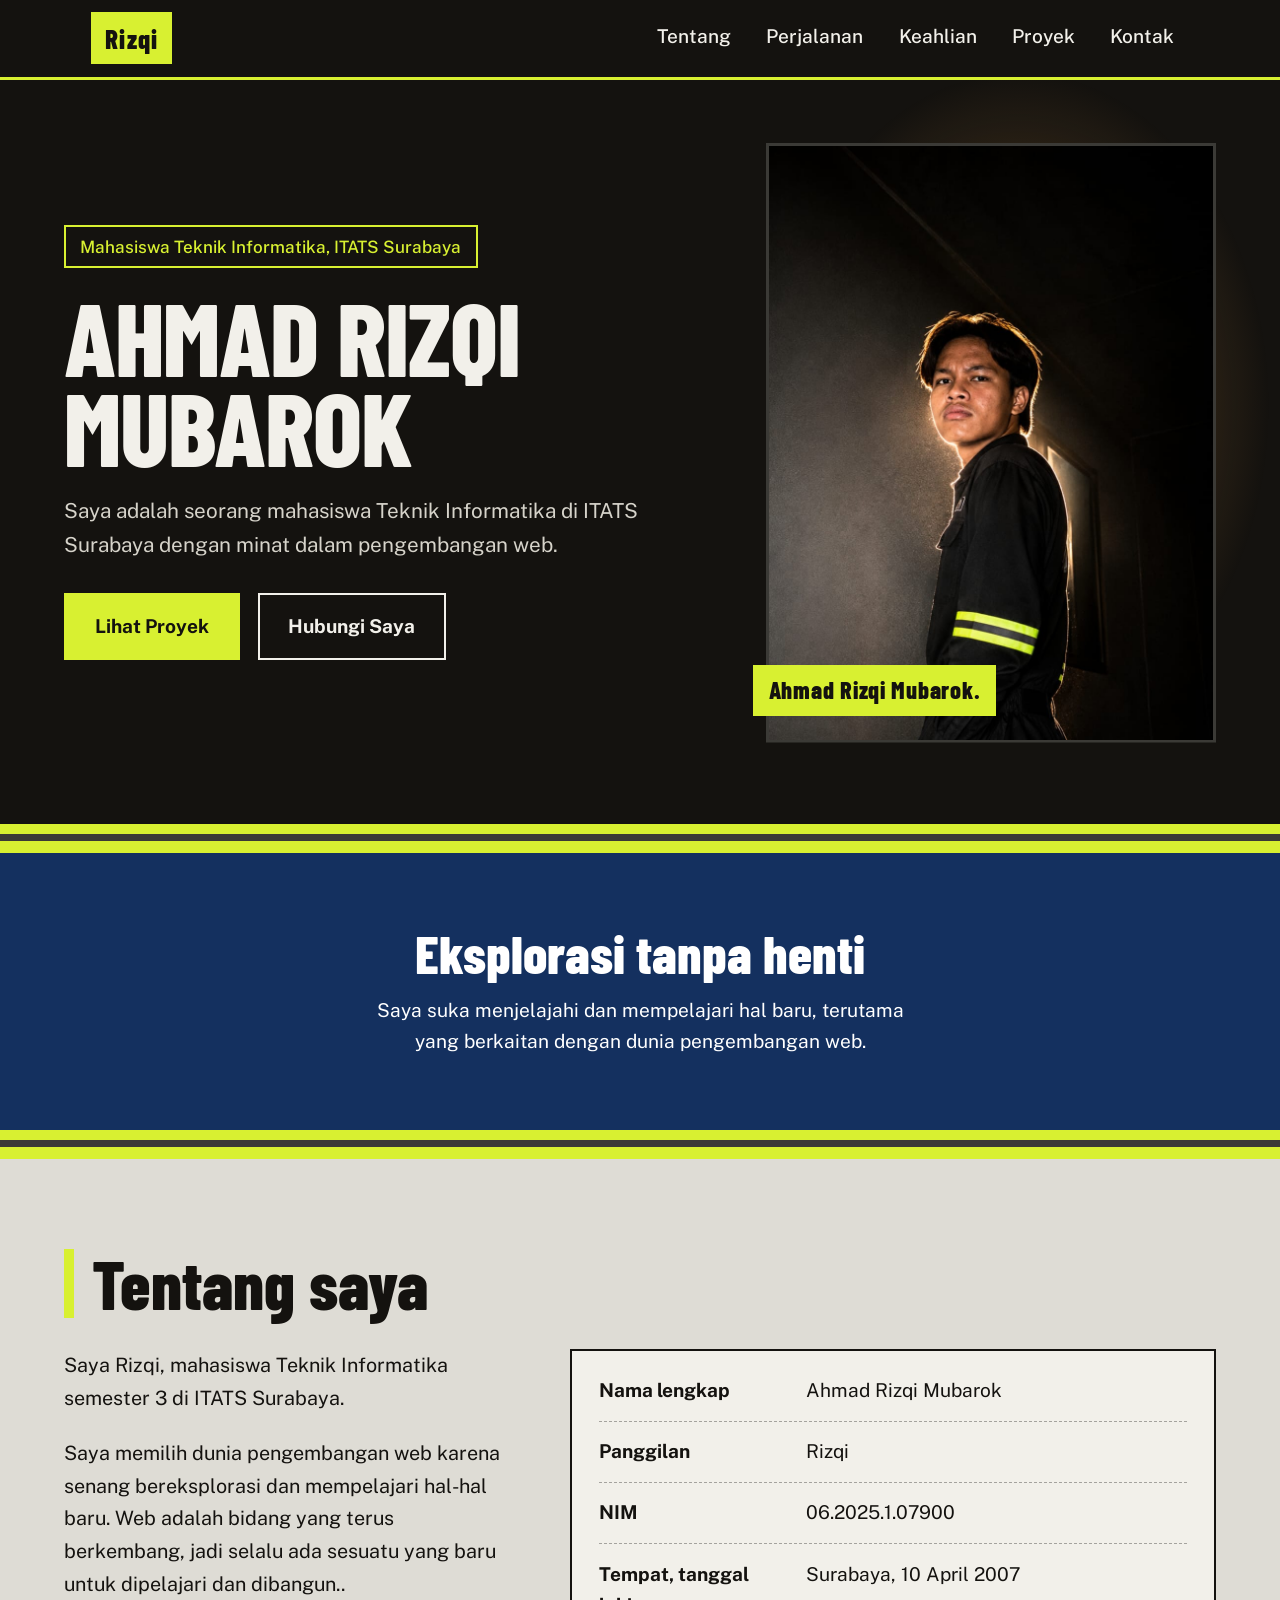
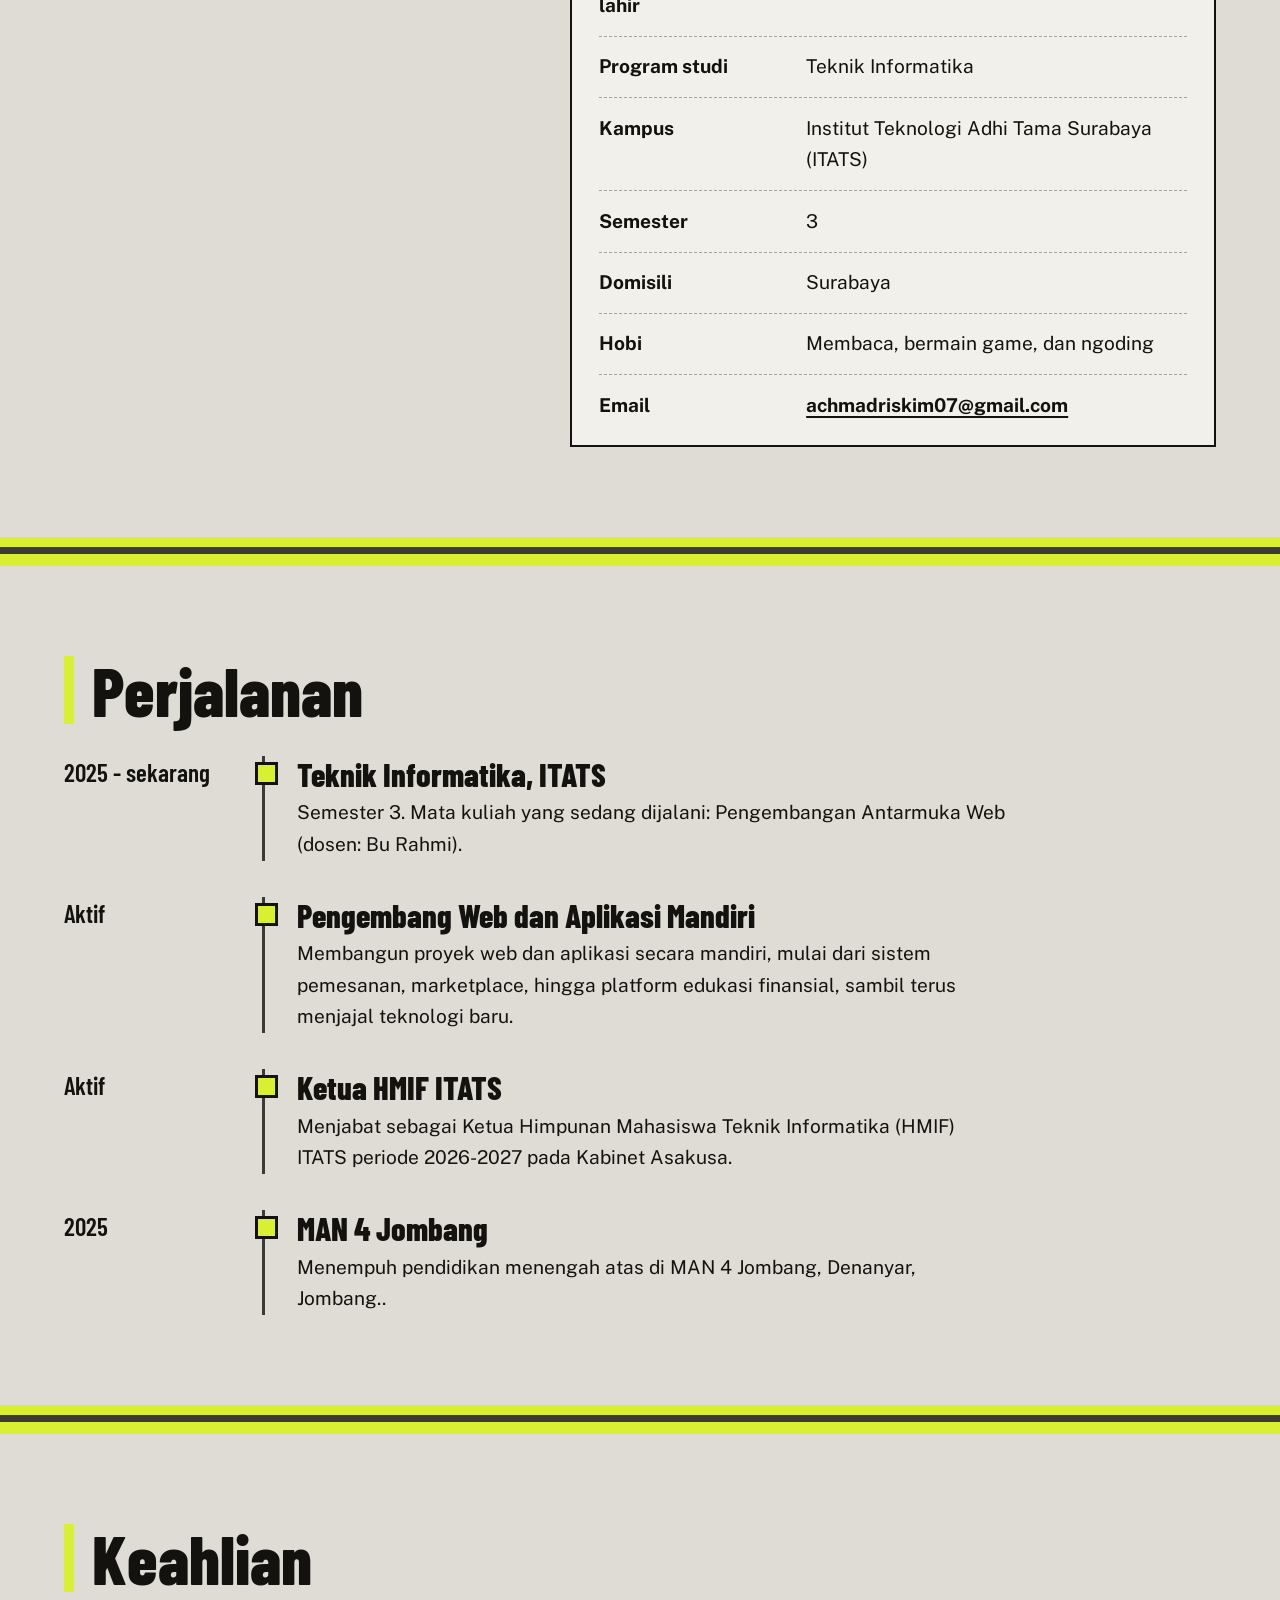
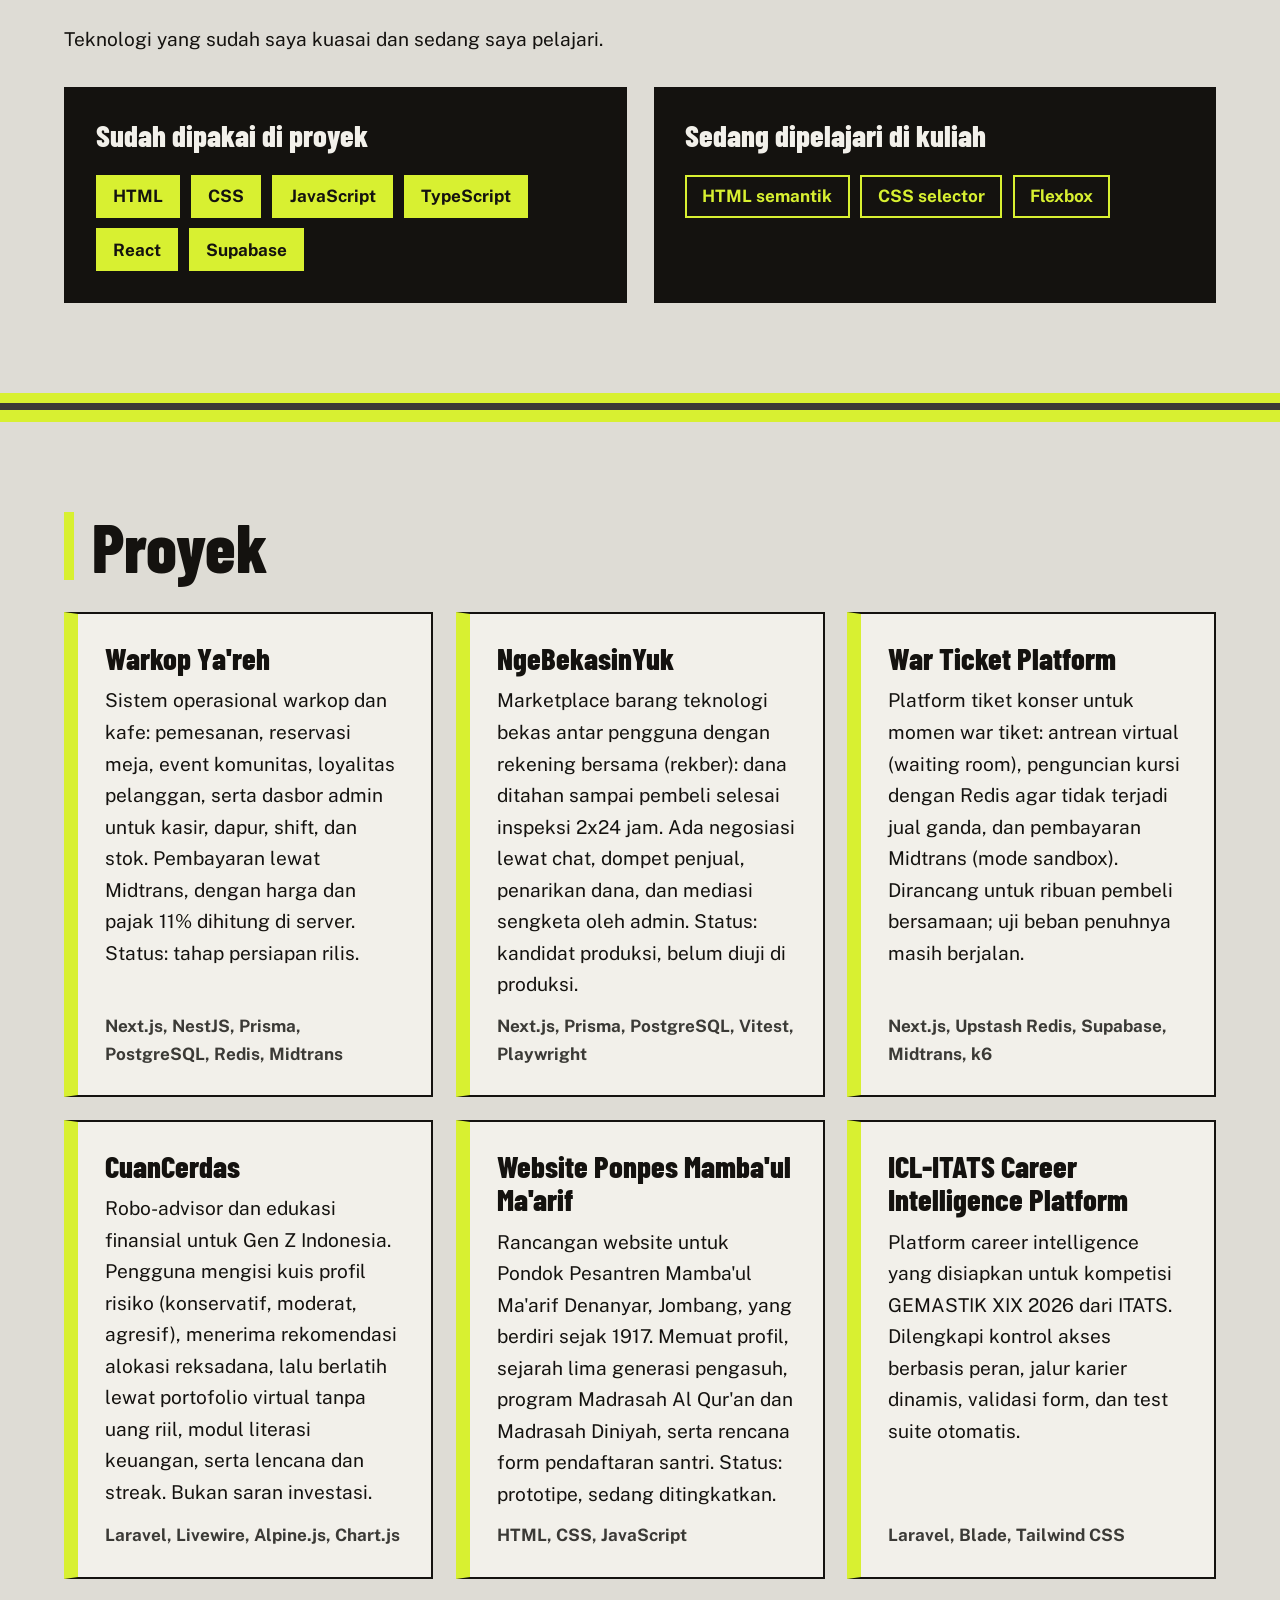
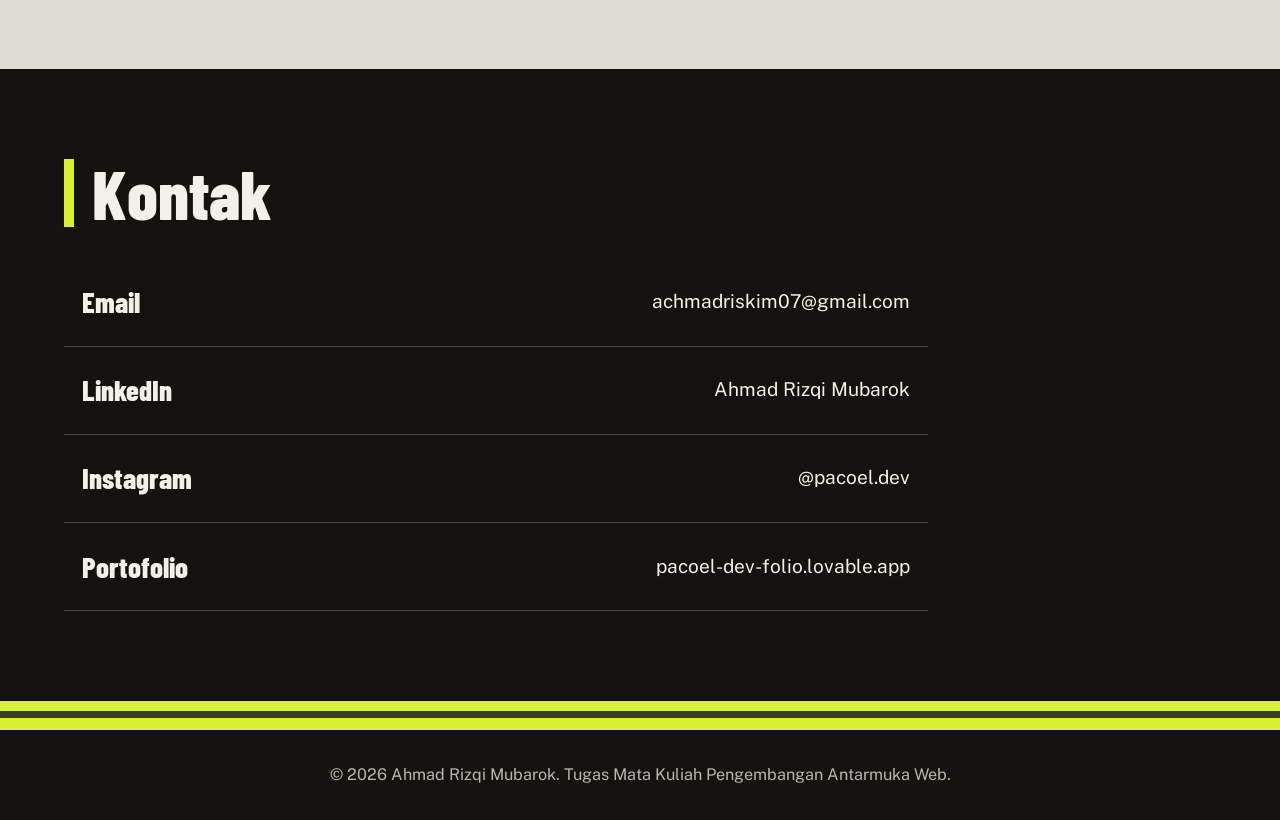
==== commit 7fbce94e: "feat: create new profile page for Ahmad Rizqi Mubarok with detailed sections including hero, about, " ====
--- a/Profil/index.html
+++ b/Profil/index.html
@@ -86,7 +86,7 @@
               Saya Rizqi, mahasiswa Teknik Informatika semester 3 di ITATS Surabaya.
             </p>
             <p>
-              Alasan Saya memilih dan terjun ke dunia pengembangan website ini dikarenakan saya suka untuk eksplorasi dan belajar mengenai sesuatu dan segala hal yang berkaitan dengan dunia web development ini.
+              Saya memilih dunia pengembangan web karena senang bereksplorasi dan mempelajari hal-hal baru. Web adalah bidang yang terus berkembang, jadi selalu ada sesuatu yang baru untuk dipelajari dan dibangun..
             </p>
           </div>
 
@@ -125,7 +125,7 @@
             </div>
             <div class="bio-list__row">
               <dt>Hobi</dt>
-              <dd>Membaca. Bermain Game, Ngoding Tiap hari sampek  badan sakit</dd>
+              <dd>Membaca, bermain game, dan ngoding</dd>
             </div>
             <div class="bio-list__row">
               <dt>Email</dt>
@@ -154,24 +154,24 @@
           <li class="timeline__item">
             <p class="timeline__when">Aktif</p>
             <div class="timeline__body">
-              <h3>Mahasiswa IT Biasa Saja, ITATS</h3>
-              <p>Suka Eksplorasi dan belajar hal2 dan Sesuatu yang baru dan menarik mengenai dunia Pemrogramman Web ini saja Kok ! :).</p>
+              <h3>Pengembang Web dan Aplikasi Mandiri</h3>
+              <p>Membangun proyek web dan aplikasi secara mandiri, mulai dari sistem pemesanan, marketplace, hingga platform edukasi finansial, sambil terus menjajal teknologi baru.</p>
             </div>
           </li>
 
           <li class="timeline__item">
             <p class="timeline__when">Aktif</p>
             <div class="timeline__body">
-              <h3>HMIF ITATS</h3>
-              <p>Saya Menjabat sebagai Ketua Himpunan Mahasiswa Teknik Informatika ITATS Periode 2026 - 2027 di Kabinet Asakusa.</p>
+              <h3>Ketua HMIF ITATS</h3>
+              <p>Menjabat sebagai Ketua Himpunan Mahasiswa Teknik Informatika (HMIF) ITATS periode 2026-2027 pada Kabinet Asakusa.</p>
             </div>
           </li>
 
           <li class="timeline__item">
             <p class="timeline__when"><time datetime="2025">2025</time></p>
             <div class="timeline__body">
-              <h3>Man 4 Jombang</h3>
-              <p>Saya dulu bersekolah dan menempuh pendidikan disana lebih tepatnya diDenanyar, jombang.</p>
+              <h3>MAN 4 Jombang</h3>
+              <p>Menempuh pendidikan menengah atas di MAN 4 Jombang, Denanyar, Jombang..</p>
             </div>
           </li>
         </ol>
